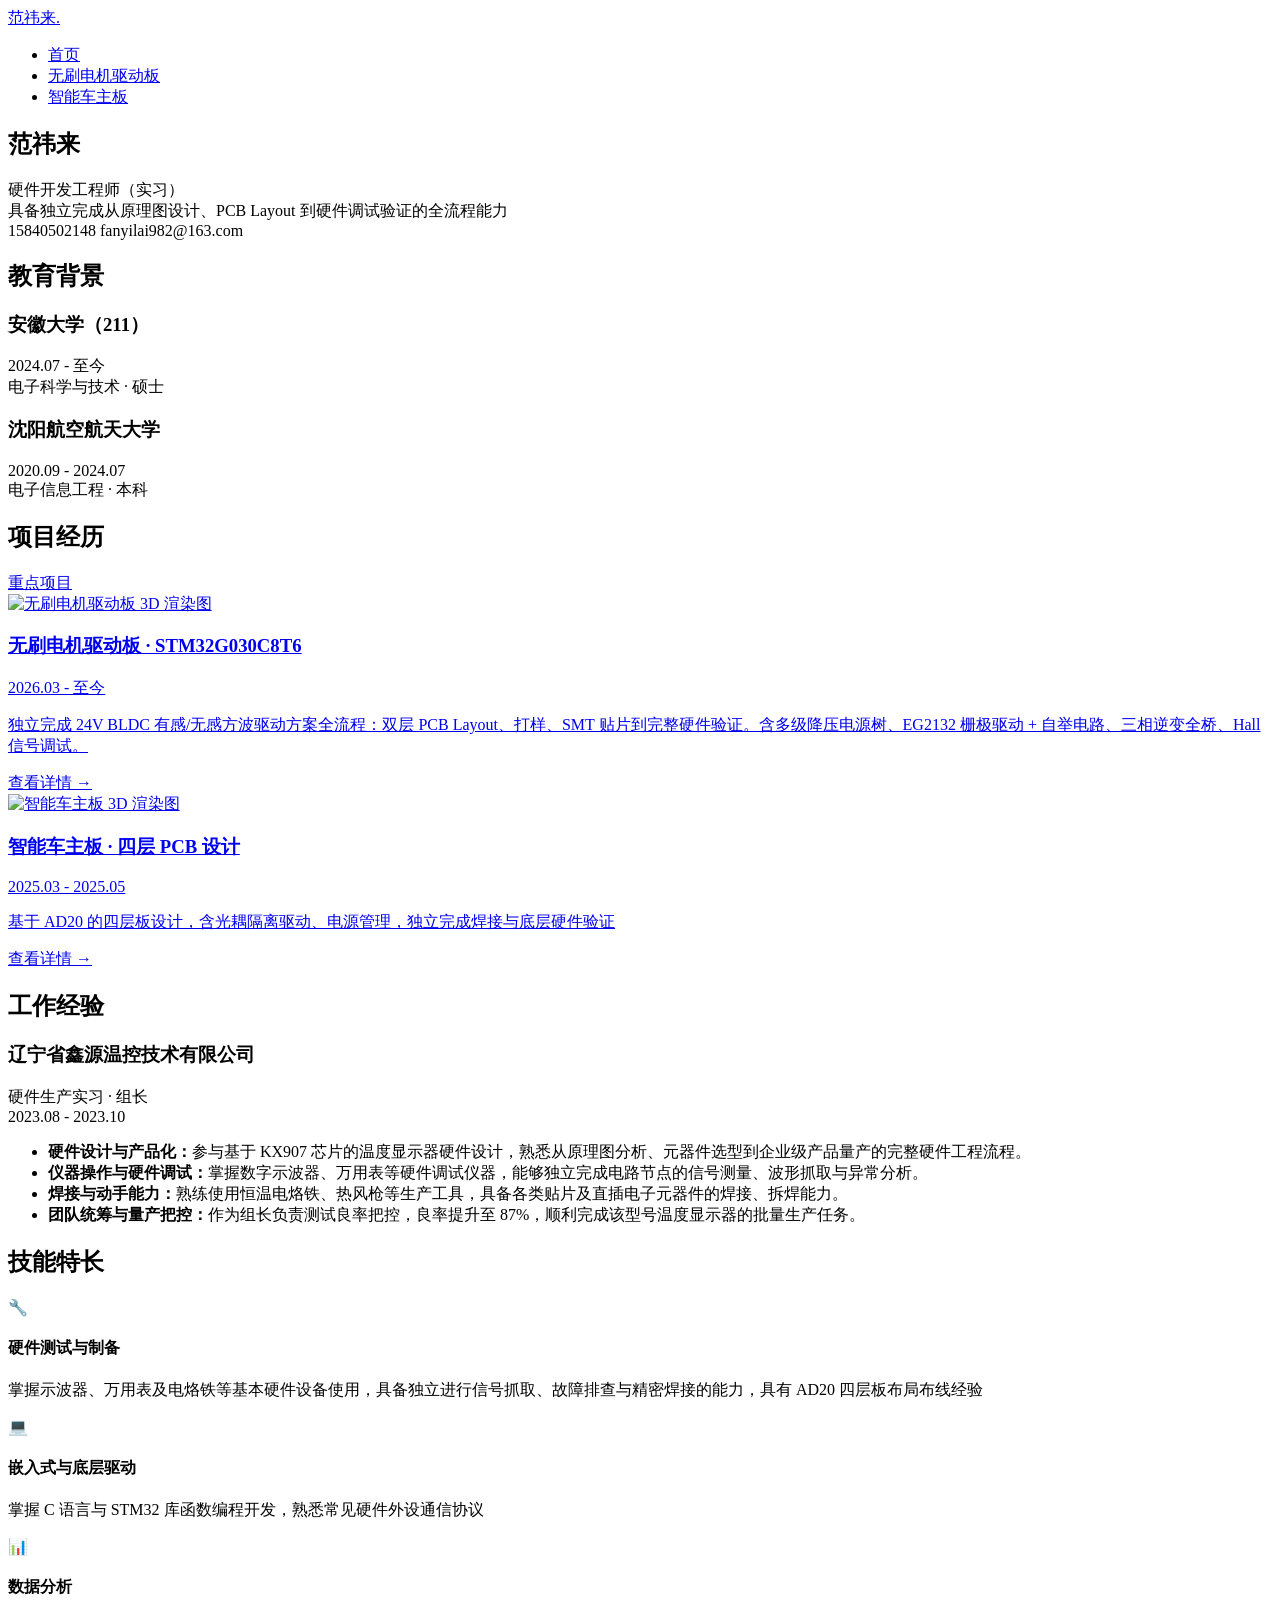
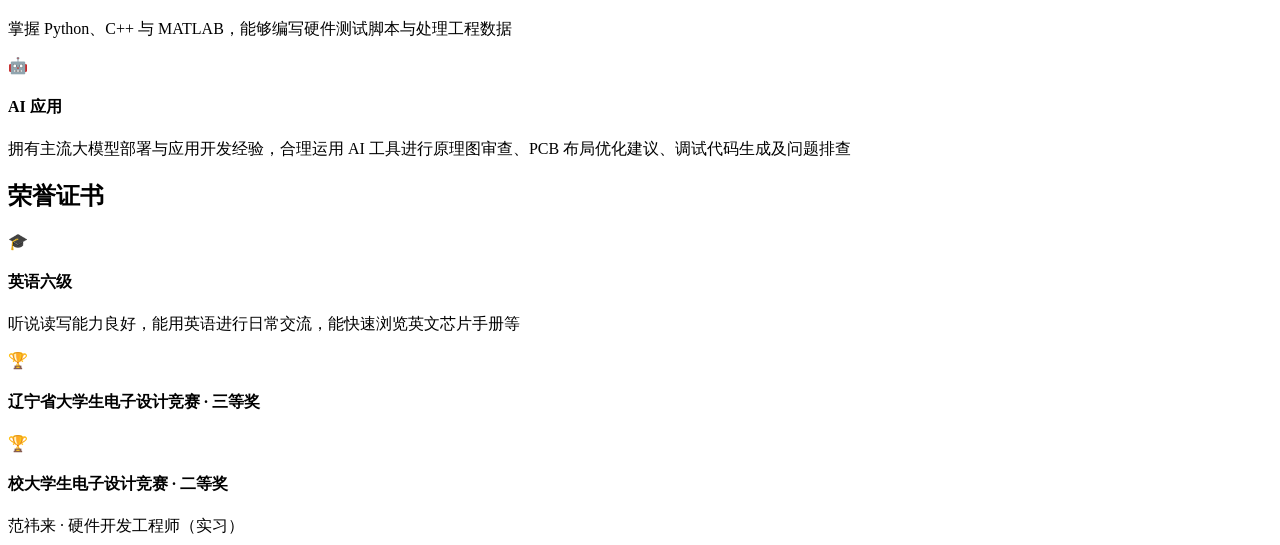
==== index.html @ fb7569e3 "Add files via upload" ====
<!DOCTYPE html>
<html lang="zh-CN">
<head>
  <meta charset="UTF-8">
  <meta name="viewport" content="width=device-width, initial-scale=1.0">
  <title>范祎来 - 硬件开发工程师</title>
  <link rel="stylesheet" href="css/style.css">
</head>
<body>
  <!-- Navigation -->
  <nav class="nav">
    <a href="index.html" class="nav-logo">范祎来<span>.</span></a>
    <ul class="nav-links">
      <li><a href="index.html" class="active">首页</a></li>
      <li><a href="project1.html">无刷电机驱动板</a></li>
      <li><a href="project2.html">智能车主板</a></li>
    </ul>
  </nav>

  <div class="container">
    <!-- Hero -->
    <section class="hero anim-1">
      <div class="hero-content">
        <h1>范祎来</h1>
        <div class="subtitle">硬件开发工程师（实习）</div>
        <div class="description">
          具备独立完成从原理图设计、PCB Layout 到硬件调试验证的全流程能力
        </div>
        <div class="contact">
          <span>15840502148</span>
          <span>fanyilai982@163.com</span>
        </div>
      </div>
    </section>

    <!-- Education -->
    <section class="section anim-2">
      <h2 class="section-title">教育背景</h2>
      <div class="timeline">
        <div class="timeline-item">
          <div class="timeline-dot"></div>
          <div class="timeline-content">
            <div class="timeline-header">
              <h3>安徽大学（211）</h3>
              <span class="timeline-date">2024.07 - 至今</span>
            </div>
            <div class="timeline-sub">电子科学与技术 · 硕士</div>
          </div>
        </div>
        <div class="timeline-item">
          <div class="timeline-dot"></div>
          <div class="timeline-content">
            <div class="timeline-header">
              <h3>沈阳航空航天大学</h3>
              <span class="timeline-date">2020.09 - 2024.07</span>
            </div>
            <div class="timeline-sub">电子信息工程 · 本科</div>
          </div>
        </div>
      </div>
    </section>

    <!-- Projects -->
    <section class="section anim-3">
      <h2 class="section-title">项目经历</h2>
      <div class="projects">
        <a href="project1.html" class="project-card featured">
          <div class="card-badge">重点项目</div>
          <div class="card-image">
            <img src="assets/project1/front.png" alt="无刷电机驱动板 3D 渲染图">
          </div>
          <div class="card-body">
            <h3>无刷电机驱动板 · STM32G030C8T6</h3>
            <div class="date">2026.03 - 至今</div>
            <p>独立完成 24V BLDC 有感/无感方波驱动方案全流程：双层 PCB Layout、打样、SMT 贴片到完整硬件验证。含多级降压电源树、EG2132 栅极驱动 + 自举电路、三相逆变全桥、Hall 信号调试。</p>
            <span class="link">查看详情 →</span>
          </div>
        </a>

        <a href="project2.html" class="project-card">
          <div class="card-image">
            <img src="assets/project2/front.png" alt="智能车主板 3D 渲染图">
          </div>
          <div class="card-body">
            <h3>智能车主板 · 四层 PCB 设计</h3>
            <div class="date">2025.03 - 2025.05</div>
            <p>基于 AD20 的四层板设计，含光耦隔离驱动、电源管理，独立完成焊接与底层硬件验证</p>
            <span class="link">查看详情 →</span>
          </div>
        </a>
      </div>
    </section>

    <!-- Work Experience -->
    <section class="section anim-4">
      <h2 class="section-title">工作经验</h2>
      <div class="experience-card">
        <div class="exp-header">
          <div>
            <h3>辽宁省鑫源温控技术有限公司</h3>
            <div class="exp-role">硬件生产实习 · 组长</div>
          </div>
          <span class="exp-date">2023.08 - 2023.10</span>
        </div>
        <ul class="exp-list">
          <li><strong>硬件设计与产品化：</strong>参与基于 KX907 芯片的温度显示器硬件设计，熟悉从原理图分析、元器件选型到企业级产品量产的完整硬件工程流程。</li>
          <li><strong>仪器操作与硬件调试：</strong>掌握数字示波器、万用表等硬件调试仪器，能够独立完成电路节点的信号测量、波形抓取与异常分析。</li>
          <li><strong>焊接与动手能力：</strong>熟练使用恒温电烙铁、热风枪等生产工具，具备各类贴片及直插电子元器件的焊接、拆焊能力。</li>
          <li><strong>团队统筹与量产把控：</strong>作为组长负责测试良率把控，良率提升至 87%，顺利完成该型号温度显示器的批量生产任务。</li>
        </ul>
      </div>
    </section>

    <!-- Skills -->
    <section class="section anim-5">
      <h2 class="section-title">技能特长</h2>
      <div class="skills-grid">
        <div class="skill-category">
          <div class="skill-cat-icon blue">&#x1f527;</div>
          <h4>硬件测试与制备</h4>
          <p>掌握示波器、万用表及电烙铁等基本硬件设备使用，具备独立进行信号抓取、故障排查与精密焊接的能力，具有 AD20 四层板布局布线经验</p>
        </div>
        <div class="skill-category">
          <div class="skill-cat-icon green">&#x1f4bb;</div>
          <h4>嵌入式与底层驱动</h4>
          <p>掌握 C 语言与 STM32 库函数编程开发，熟悉常见硬件外设通信协议</p>
        </div>
        <div class="skill-category">
          <div class="skill-cat-icon purple">&#x1f4ca;</div>
          <h4>数据分析</h4>
          <p>掌握 Python、C++ 与 MATLAB，能够编写硬件测试脚本与处理工程数据</p>
        </div>
        <div class="skill-category">
          <div class="skill-cat-icon orange">&#x1f916;</div>
          <h4>AI 应用</h4>
          <p>拥有主流大模型部署与应用开发经验，合理运用 AI 工具进行原理图审查、PCB 布局优化建议、调试代码生成及问题排查</p>
        </div>
      </div>
    </section>

    <!-- Honors -->
    <section class="section anim-6">
      <h2 class="section-title">荣誉证书</h2>
      <div class="honors-list">
        <div class="honor-item">
          <div class="honor-icon">&#x1f393;</div>
          <div>
            <h4>英语六级</h4>
            <p>听说读写能力良好，能用英语进行日常交流，能快速浏览英文芯片手册等</p>
          </div>
        </div>
        <div class="honor-item">
          <div class="honor-icon">&#x1f3c6;</div>
          <div>
            <h4>辽宁省大学生电子设计竞赛 · 三等奖</h4>
          </div>
        </div>
        <div class="honor-item">
          <div class="honor-icon">&#x1f3c6;</div>
          <div>
            <h4>校大学生电子设计竞赛 · 二等奖</h4>
          </div>
        </div>
      </div>
    </section>
  </div>

  <!-- Footer -->
  <footer class="footer">
    范祎来 · 硬件开发工程师（实习）
  </footer>

  <script src="js/main.js"></script>
</body>
</html>
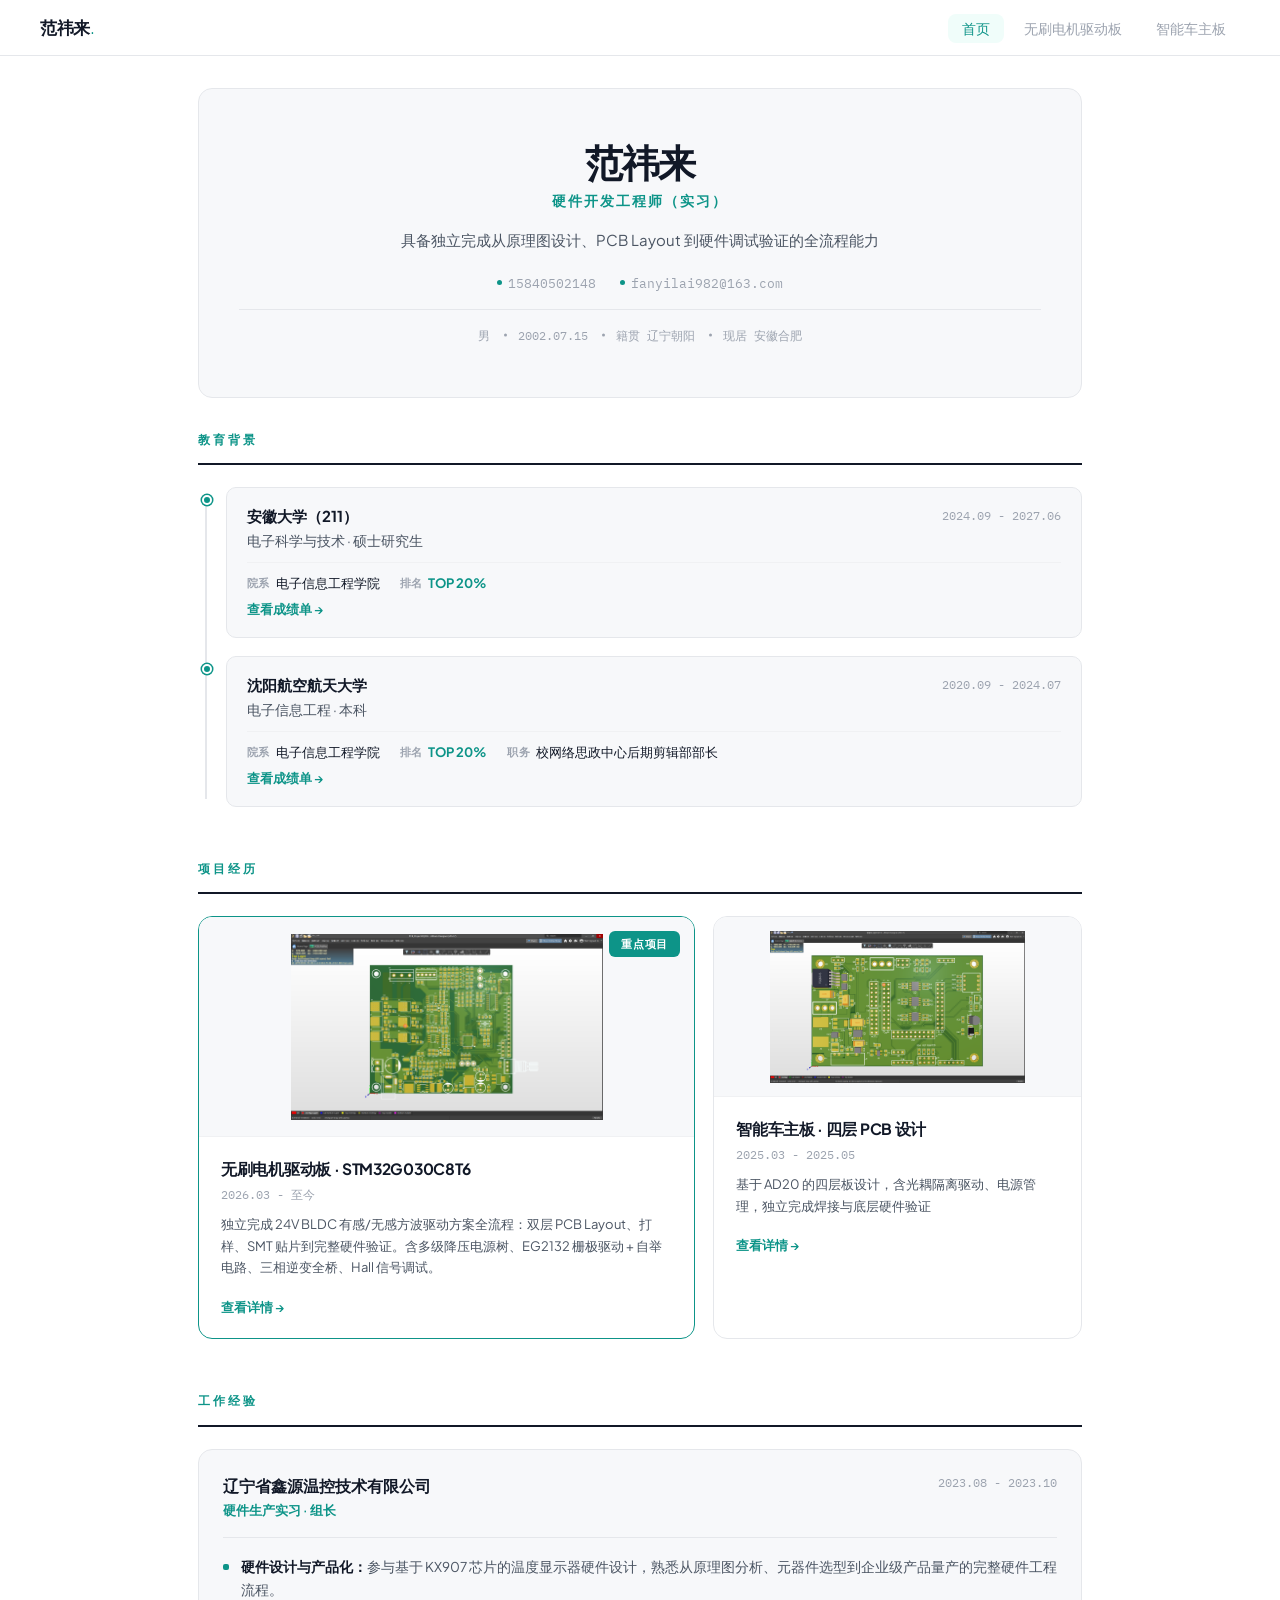
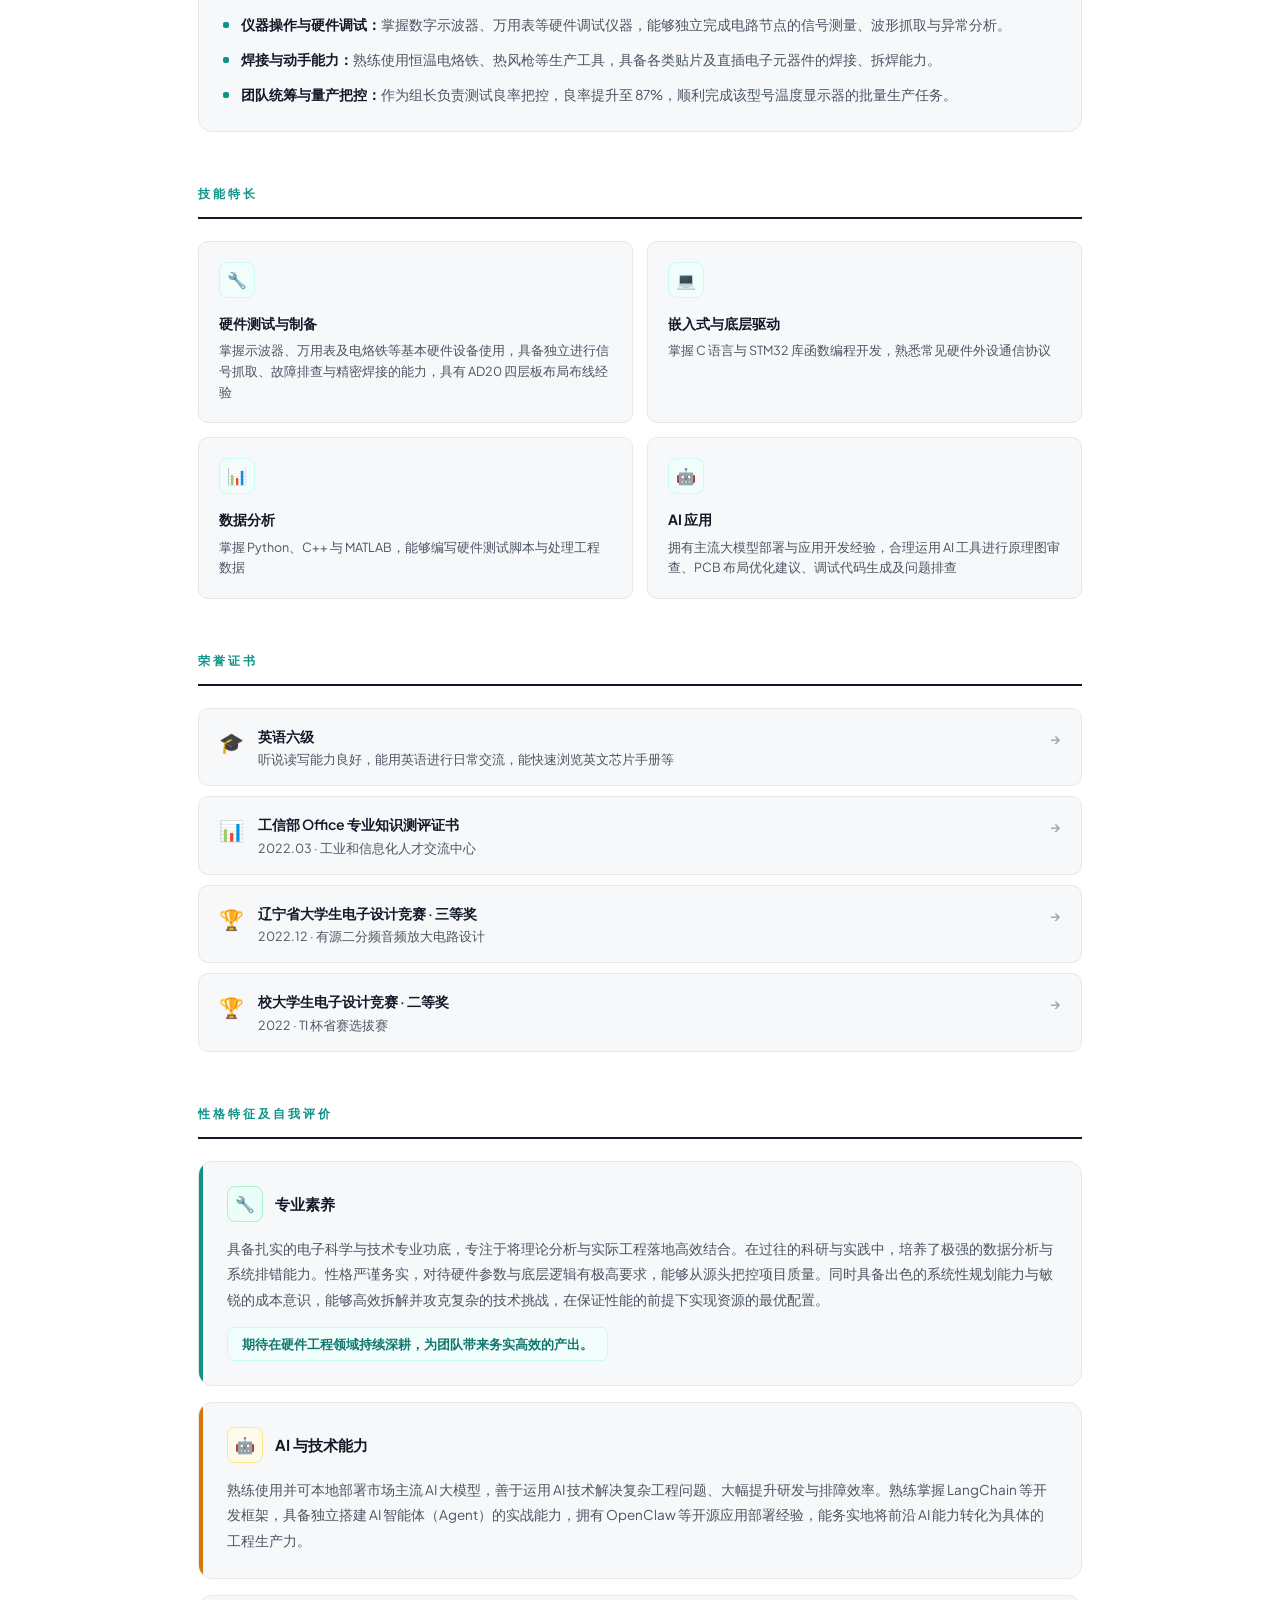
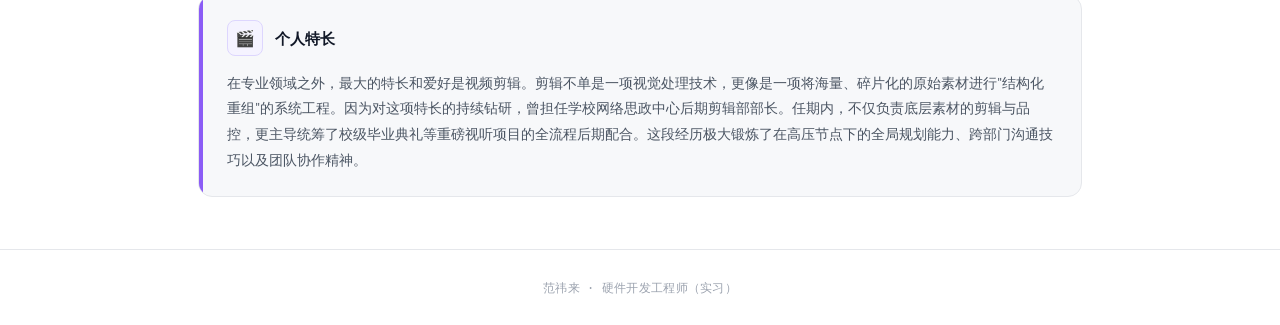
==== commit da99ec61: "Add files via upload" ====
--- a/index.html
+++ b/index.html
@@ -30,6 +30,12 @@
           <span>15840502148</span>
           <span>fanyilai982@163.com</span>
         </div>
+        <div class="meta">
+          <span>男</span>
+          <span>2002.07.15</span>
+          <span>籍贯 辽宁朝阳</span>
+          <span>现居 安徽合肥</span>
+        </div>
       </div>
     </section>
 
@@ -42,9 +48,20 @@
           <div class="timeline-content">
             <div class="timeline-header">
               <h3>安徽大学（211）</h3>
-              <span class="timeline-date">2024.07 - 至今</span>
-            </div>
-            <div class="timeline-sub">电子科学与技术 · 硕士</div>
+              <span class="timeline-date">2024.09 - 2027.06</span>
+            </div>
+            <div class="timeline-sub">电子科学与技术 · 硕士研究生</div>
+            <div class="edu-detail">
+              <div class="edu-field">
+                <span class="edu-label">院系</span>
+                <span class="edu-val">电子信息工程学院</span>
+              </div>
+              <div class="edu-field">
+                <span class="edu-label">排名</span>
+                <span class="edu-val edu-highlight">TOP 20%</span>
+              </div>
+            </div>
+            <button class="edu-action" onclick="openModal('pdf', {title: '研究生成绩单', src: 'assets/edu/研究生成绩单.pdf'})">查看成绩单 →</button>
           </div>
         </div>
         <div class="timeline-item">
@@ -55,6 +72,21 @@
               <span class="timeline-date">2020.09 - 2024.07</span>
             </div>
             <div class="timeline-sub">电子信息工程 · 本科</div>
+            <div class="edu-detail">
+              <div class="edu-field">
+                <span class="edu-label">院系</span>
+                <span class="edu-val">电子信息工程学院</span>
+              </div>
+              <div class="edu-field">
+                <span class="edu-label">排名</span>
+                <span class="edu-val edu-highlight">TOP 20%</span>
+              </div>
+              <div class="edu-field">
+                <span class="edu-label">职务</span>
+                <span class="edu-val">校网络思政中心后期剪辑部部长</span>
+              </div>
+            </div>
+            <button class="edu-action" onclick="openModal('pdf', {title: '本科成绩单', src: 'assets/edu/本科生成绩单.pdf'})">查看成绩单 →</button>
           </div>
         </div>
       </div>
@@ -142,24 +174,68 @@
     <section class="section anim-6">
       <h2 class="section-title">荣誉证书</h2>
       <div class="honors-list">
-        <div class="honor-item">
+        <div class="honor-item honor-clickable" onclick="openModal('pdf', {title: '大学英语六级证书（CET-6）', src: 'assets/cet6/六级证书.pdf'})">
           <div class="honor-icon">&#x1f393;</div>
-          <div>
+          <div class="honor-body">
             <h4>英语六级</h4>
             <p>听说读写能力良好，能用英语进行日常交流，能快速浏览英文芯片手册等</p>
           </div>
-        </div>
-        <div class="honor-item">
+          <div class="honor-arrow">→</div>
+        </div>
+        <div class="honor-item honor-clickable" onclick="openModal('image', {title: '工业和信息化人才专业知识测评证书', src: 'assets/certs/工业和信息化人才专业知识测评证书.jpg', desc: '获得工信部人才交流中心颁发的 Office 办公软件专业知识测评证书。能够熟练运用相关软件高效完成硬件研发流程中的技术文档撰写、测试数据梳理与可视化（如图表分析）、BOM 表整理以及高质量的项目答辩汇报（PPT）制作。'})">
+          <div class="honor-icon">&#x1f4ca;</div>
+          <div class="honor-body">
+            <h4>工信部 Office 专业知识测评证书</h4>
+            <p>2022.03 · 工业和信息化人才交流中心</p>
+          </div>
+          <div class="honor-arrow">→</div>
+        </div>
+        <div class="honor-item honor-clickable" onclick="openCompModal()">
           <div class="honor-icon">&#x1f3c6;</div>
-          <div>
+          <div class="honor-body">
             <h4>辽宁省大学生电子设计竞赛 · 三等奖</h4>
-          </div>
-        </div>
-        <div class="honor-item">
+            <p>2022.12 · 有源二分频音频放大电路设计</p>
+          </div>
+          <div class="honor-arrow">→</div>
+        </div>
+        <div class="honor-item honor-clickable" onclick="openModal('image', {title: '校大学生电子设计竞赛 · 二等奖', src: 'assets/certs/校电赛二等奖.jpg', desc: '2022 年 TI 杯辽宁省大学生电子设计竞赛校内选拔赛二等奖，该赛事同时作为省赛选拔通道。'})">
           <div class="honor-icon">&#x1f3c6;</div>
-          <div>
+          <div class="honor-body">
             <h4>校大学生电子设计竞赛 · 二等奖</h4>
-          </div>
+            <p>2022 · TI 杯省赛选拔赛</p>
+          </div>
+          <div class="honor-arrow">→</div>
+        </div>
+      </div>
+    </section>
+
+    <!-- Self Assessment -->
+    <section class="section anim-7">
+      <h2 class="section-title">性格特征及自我评价</h2>
+      <div class="self-cards">
+        <div class="self-card self-card--eng">
+          <div class="self-card-head">
+            <div class="self-card-icon green">&#x1f527;</div>
+            <h4>专业素养</h4>
+          </div>
+          <p>具备扎实的电子科学与技术专业功底，专注于将理论分析与实际工程落地高效结合。在过往的科研与实践中，培养了极强的数据分析与系统排错能力。性格严谨务实，对待硬件参数与底层逻辑有极高要求，能够从源头把控项目质量。同时具备出色的系统性规划能力与敏锐的成本意识，能够高效拆解并攻克复杂的技术挑战，在保证性能的前提下实现资源的最优配置。</p>
+          <div class="self-card-tag">期待在硬件工程领域持续深耕，为团队带来务实高效的产出。</div>
+        </div>
+
+        <div class="self-card self-card--ai">
+          <div class="self-card-head">
+            <div class="self-card-icon orange">&#x1f916;</div>
+            <h4>AI 与技术能力</h4>
+          </div>
+          <p>熟练使用并可本地部署市场主流 AI 大模型，善于运用 AI 技术解决复杂工程问题、大幅提升研发与排障效率。熟练掌握 LangChain 等开发框架，具备独立搭建 AI 智能体（Agent）的实战能力，拥有 OpenClaw 等开源应用部署经验，能务实地将前沿 AI 能力转化为具体的工程生产力。</p>
+        </div>
+
+        <div class="self-card self-card--creative">
+          <div class="self-card-head">
+            <div class="self-card-icon purple">&#x1f3ac;</div>
+            <h4>个人特长</h4>
+          </div>
+          <p>在专业领域之外，最大的特长和爱好是视频剪辑。剪辑不单是一项视觉处理技术，更像是一项将海量、碎片化的原始素材进行"结构化重组"的系统工程。因为对这项特长的持续钻研，曾担任学校网络思政中心后期剪辑部部长。任期内，不仅负责底层素材的剪辑与品控，更主导统筹了校级毕业典礼等重磅视听项目的全流程后期配合。这段经历极大锻炼了在高压节点下的全局规划能力、跨部门沟通技巧以及团队协作精神。</p>
         </div>
       </div>
     </section>
@@ -170,6 +246,97 @@
     范祎来 · 硬件开发工程师（实习）
   </footer>
 
+  <!-- Modal -->
+  <div class="modal-overlay" id="modal-overlay">
+    <div class="modal">
+      <div class="modal-header">
+        <h3></h3>
+        <button class="modal-close" onclick="closeModal()">&times;</button>
+      </div>
+      <div class="modal-body"></div>
+    </div>
+  </div>
+
   <script src="js/main.js"></script>
+  <script>
+    const compContent = `
+      <div class="competition-detail">
+        <div class="comp-cert">
+          <img src="assets/certs/省电赛三等奖.PNG" alt="辽宁省大学生电子设计竞赛三等奖证书">
+        </div>
+        <div class="comp-header">
+          <h4>项目概述</h4>
+          <p>本竞赛为 2022 年辽宁省大学生电子设计竞赛 T1 题目——"有源二分频音频放大电路"设计。系统需将输入音频信号进行放大、分频并驱动不同阻抗负载，实现完整的音频功率放大链路。团队独立完成了从方案论证、电路设计到整机调试的全流程，最终输出功率达标、分频特性良好，圆满达成各项设计指标。</p>
+        </div>
+
+        <h4 style="font-size:13px;font-weight:700;color:var(--accent);letter-spacing:0.5px;text-transform:uppercase;margin-bottom:14px;">四级硬件系统架构</h4>
+        <div class="comp-stages">
+          <div class="comp-stage">
+            <div class="stage-num s1">1</div>
+            <div class="stage-body">
+              <h5>AGC 自动增益控制电路</h5>
+              <p>首级采用 AGC（自动增益控制）电路，根据输入信号幅度动态调节增益，确保后级电路在不同输入电平均能稳定工作，避免强信号削波失真。</p>
+            </div>
+          </div>
+
+          <div class="comp-stage">
+            <div class="stage-num s2">2</div>
+            <div class="stage-body">
+              <h5>仪表放大器 · 信号放大</h5>
+              <p>第二级利用仪表放大器的高输入阻抗特性，有效隔离前级信号源，提供约 52dB 的最大增益，将微弱音频信号放大至适合后续处理的电平。</p>
+              <div class="comp-specs">
+                <span class="spec-tag">高输入阻抗</span>
+                <span class="spec-tag">最大增益 52dB</span>
+              </div>
+            </div>
+          </div>
+
+          <div class="comp-stage">
+            <div class="stage-num s3">3</div>
+            <div class="stage-body">
+              <h5>巴特沃斯有源滤波器 · 二分频</h5>
+              <p>第三级基于巴特沃斯拓扑，分别设计了截止频率约 2kHz 的高通滤波器与低通滤波器。巴特沃斯响应在通带内具有最大平坦特性，实现了精准的信号分频与平滑的频率过渡。</p>
+              <div class="comp-specs">
+                <span class="spec-tag">截止频率 2kHz</span>
+                <span class="spec-tag">高通 + 低通</span>
+                <span class="spec-tag">巴特沃斯拓扑</span>
+              </div>
+            </div>
+          </div>
+
+          <div class="comp-stage">
+            <div class="stage-num s4">4</div>
+            <div class="stage-body">
+              <h5>甲乙类推挽功率放大器</h5>
+              <p>末级采用甲乙类推挽功放结构，兼顾效率与失真指标，分别驱动 8Ω 与 4Ω 负载，输出约 4.4W 与 7.9W 的功率，满足赛题对不同负载阻抗下的功率要求。</p>
+              <div class="comp-specs">
+                <span class="spec-tag">8Ω / 4.4W</span>
+                <span class="spec-tag">4Ω / 7.9W</span>
+                <span class="spec-tag">甲乙类推挽</span>
+              </div>
+            </div>
+          </div>
+        </div>
+
+        <div class="comp-result">
+          <p>团队荣获 2022 年 T1 杯辽宁省大学生电子设计竞赛三等奖（省级），展现了从系统方案设计到硬件实现与调试的完整工程能力。</p>
+        </div>
+
+        <div class="comp-pub" onclick="openModal('pdf', {title: '论文：音频分频网络电路实现', src: 'assets/certs/音频分频网络论文.pdf'})">
+          <div class="comp-pub-icon">&#x1f4c4;</div>
+          <div class="comp-pub-info">
+            <h5>发表论文</h5>
+            <p>音频分频网络电路实现——以有源分频功率放大电路为例</p>
+            <span>电声技术，2022，46(11)：107-110</span>
+          </div>
+          <div class="comp-pub-arrow">→</div>
+        </div>
+      </div>
+    `;
+
+    function openCompModal() {
+      openModal('report', {title: '有源二分频音频放大电路 · 2022 辽宁省电赛三等奖', content: compContent});
+    }
+  </script>
 </body>
 </html>
--- a/css/style.css
+++ b/css/style.css
@@ -0,0 +1,1357 @@
+/* === Portfolio: 范祎来 — Hardware Engineer === */
+/* Aesthetic: Clean Tech — Professional, crisp, modern */
+
+@import url('https://fonts.googleapis.com/css2?family=Plus+Jakarta+Sans:wght@300;400;500;600;700;800&family=IBM+Plex+Mono:wght@400;500&display=swap');
+
+:root {
+  --bg: #ffffff;
+  --bg-subtle: #f7f8fa;
+  --bg-card: #ffffff;
+  --border: #e5e7eb;
+  --border-light: #f0f1f3;
+
+  --text-primary: #111827;
+  --text-secondary: #4b5563;
+  --text-muted: #9ca3af;
+
+  /* Accent — teal, professional and tech-forward */
+  --accent: #0d9488;
+  --accent-hover: #0f766e;
+  --accent-light: #ccfbf1;
+  --accent-bg: #f0fdfa;
+
+  --shadow-xs: 0 1px 2px rgba(0, 0, 0, 0.04);
+  --shadow-sm: 0 1px 3px rgba(0, 0, 0, 0.06), 0 1px 2px rgba(0, 0, 0, 0.04);
+  --shadow-md: 0 4px 6px -1px rgba(0, 0, 0, 0.06), 0 2px 4px -2px rgba(0, 0, 0, 0.04);
+  --shadow-lg: 0 10px 25px -3px rgba(0, 0, 0, 0.08), 0 4px 6px -4px rgba(0, 0, 0, 0.04);
+  --shadow-xl: 0 20px 40px -4px rgba(0, 0, 0, 0.1);
+
+  --font-sans: 'Plus Jakarta Sans', -apple-system, BlinkMacSystemFont, sans-serif;
+  --font-mono: 'IBM Plex Mono', 'Menlo', monospace;
+
+  --radius: 10px;
+  --radius-lg: 14px;
+}
+
+/* === Base === */
+*, *::before, *::after {
+  margin: 0;
+  padding: 0;
+  box-sizing: border-box;
+}
+
+html {
+  scroll-behavior: smooth;
+}
+
+body {
+  font-family: var(--font-sans);
+  color: var(--text-primary);
+  background: var(--bg);
+  line-height: 1.6;
+  -webkit-font-smoothing: antialiased;
+  -moz-osx-font-smoothing: grayscale;
+}
+
+/* Staggered page load animation */
+@keyframes fadeUp {
+  from {
+    opacity: 0;
+    transform: translateY(20px);
+  }
+  to {
+    opacity: 1;
+    transform: translateY(0);
+  }
+}
+
+.anim-1 { animation: fadeUp 0.5s ease-out 0.05s both; }
+.anim-2 { animation: fadeUp 0.5s ease-out 0.1s both; }
+.anim-3 { animation: fadeUp 0.5s ease-out 0.15s both; }
+.anim-4 { animation: fadeUp 0.5s ease-out 0.2s both; }
+.anim-5 { animation: fadeUp 0.5s ease-out 0.25s both; }
+.anim-6 { animation: fadeUp 0.5s ease-out 0.3s both; }
+.anim-7 { animation: fadeUp 0.5s ease-out 0.35s both; }
+
+.container {
+  max-width: 940px;
+  margin: 0 auto;
+  padding: 0 28px;
+}
+
+/* === Navigation === */
+.nav {
+  display: flex;
+  align-items: center;
+  justify-content: space-between;
+  padding: 0 40px;
+  height: 56px;
+  position: sticky;
+  top: 0;
+  z-index: 100;
+  background: rgba(255, 255, 255, 0.92);
+  backdrop-filter: blur(12px) saturate(1.5);
+  border-bottom: 1px solid var(--border);
+}
+
+.nav-logo {
+  font-size: 17px;
+  font-weight: 800;
+  color: var(--text-primary);
+  text-decoration: none;
+  letter-spacing: -0.5px;
+}
+
+.nav-logo span {
+  color: var(--accent);
+  font-weight: 400;
+}
+
+.nav-links {
+  display: flex;
+  gap: 6px;
+  list-style: none;
+}
+
+.nav-links a {
+  text-decoration: none;
+  color: var(--text-muted);
+  font-size: 13.5px;
+  font-weight: 500;
+  padding: 6px 14px;
+  border-radius: 8px;
+  transition: all 0.2s;
+}
+
+.nav-links a:hover {
+  color: var(--text-primary);
+  background: var(--bg-subtle);
+}
+
+.nav-links a.active {
+  color: var(--accent);
+  background: var(--accent-bg);
+}
+
+/* === Hero === */
+.hero {
+  background: var(--bg-subtle);
+  padding: 52px 40px;
+  border-radius: var(--radius-lg);
+  text-align: center;
+  margin: 32px 0;
+  position: relative;
+  border: 1px solid var(--border);
+}
+
+.hero-content {
+  position: relative;
+  z-index: 1;
+}
+
+.hero h1 {
+  font-size: 38px;
+  font-weight: 800;
+  color: var(--text-primary);
+  letter-spacing: -1.5px;
+  margin-bottom: 6px;
+  line-height: 1.1;
+}
+
+.hero .subtitle {
+  font-size: 14px;
+  font-weight: 600;
+  color: var(--accent);
+  letter-spacing: 2px;
+  text-transform: uppercase;
+  margin-bottom: 16px;
+}
+
+.hero .description {
+  font-size: 15px;
+  color: var(--text-secondary);
+  max-width: 500px;
+  margin: 0 auto 20px;
+  line-height: 1.7;
+}
+
+.hero .contact {
+  font-family: var(--font-mono);
+  font-size: 12.5px;
+  color: var(--text-muted);
+  display: flex;
+  justify-content: center;
+  gap: 24px;
+}
+
+.hero .contact span {
+  display: flex;
+  align-items: center;
+  gap: 6px;
+}
+
+.hero .contact span::before {
+  content: '';
+  display: inline-block;
+  width: 5px;
+  height: 5px;
+  background: var(--accent);
+  border-radius: 50%;
+}
+
+.hero .meta {
+  font-family: var(--font-mono);
+  font-size: 12px;
+  color: var(--text-muted);
+  display: flex;
+  justify-content: center;
+  gap: 0;
+  margin-top: 16px;
+  padding-top: 16px;
+  border-top: 1px solid var(--border);
+}
+
+.hero .meta span {
+  padding: 0 14px;
+  position: relative;
+}
+
+.hero .meta span + span::before {
+  content: '';
+  position: absolute;
+  left: 0;
+  top: 50%;
+  transform: translateY(-50%);
+  width: 3px;
+  height: 3px;
+  background: var(--text-muted);
+  border-radius: 50%;
+}
+
+/* === Skills === */
+.skills {
+  display: flex;
+  flex-wrap: wrap;
+  justify-content: center;
+  gap: 8px;
+  margin: 0 0 44px;
+}
+
+.skill-tag {
+  background: var(--bg-subtle);
+  color: var(--text-secondary);
+  padding: 5px 14px;
+  border-radius: 6px;
+  font-size: 12.5px;
+  font-weight: 500;
+  border: 1px solid var(--border);
+  transition: all 0.2s;
+}
+
+.skill-tag:hover {
+  border-color: var(--accent);
+  color: var(--accent);
+  background: var(--accent-bg);
+}
+
+/* === Section === */
+.section {
+  margin-bottom: 52px;
+}
+
+.section-title {
+  font-size: 12px;
+  font-weight: 700;
+  color: var(--accent);
+  letter-spacing: 3px;
+  text-transform: uppercase;
+  margin-bottom: 22px;
+  padding-bottom: 14px;
+  border-bottom: 2px solid var(--text-primary);
+}
+
+/* === Project Cards === */
+.projects {
+  display: flex;
+  gap: 18px;
+  margin-bottom: 48px;
+}
+
+.project-card {
+  flex: 1;
+  border: 1px solid var(--border);
+  border-radius: var(--radius-lg);
+  overflow: hidden;
+  transition: all 0.3s cubic-bezier(0.4, 0, 0.2, 1);
+  text-decoration: none;
+  color: inherit;
+  display: block;
+  background: var(--bg-card);
+}
+
+.project-card:hover {
+  box-shadow: var(--shadow-lg);
+  transform: translateY(-4px);
+  border-color: transparent;
+}
+
+.project-card .card-image {
+  background: var(--bg-subtle);
+  height: 180px;
+  display: flex;
+  align-items: center;
+  justify-content: center;
+  overflow: hidden;
+  border-bottom: 1px solid var(--border-light);
+}
+
+.project-card .card-image img {
+  max-width: 90%;
+  max-height: 85%;
+  object-fit: contain;
+  transition: transform 0.4s cubic-bezier(0.4, 0, 0.2, 1);
+}
+
+.project-card:hover .card-image img {
+  transform: scale(1.04);
+}
+
+.project-card .card-body {
+  padding: 20px 22px;
+}
+
+.project-card .card-body h3 {
+  font-size: 15.5px;
+  font-weight: 700;
+  margin-bottom: 4px;
+  color: var(--text-primary);
+  letter-spacing: -0.3px;
+}
+
+.project-card .card-body .date {
+  font-family: var(--font-mono);
+  font-size: 11.5px;
+  color: var(--text-muted);
+  margin-bottom: 10px;
+}
+
+.project-card .card-body p {
+  font-size: 13px;
+  color: var(--text-secondary);
+  margin-bottom: 14px;
+  line-height: 1.65;
+}
+
+.project-card .card-body .link {
+  font-size: 12.5px;
+  color: var(--accent);
+  font-weight: 600;
+}
+
+/* Featured */
+.project-card.featured {
+  flex: 1.35;
+  position: relative;
+  border-color: var(--accent);
+  border-width: 1.5px;
+}
+
+.project-card.featured:hover {
+  border-color: var(--accent-hover);
+  box-shadow: var(--shadow-xl);
+}
+
+.project-card.featured .card-image {
+  height: 220px;
+}
+
+.card-badge {
+  position: absolute;
+  top: 14px;
+  right: 14px;
+  background: var(--accent);
+  color: #ffffff;
+  font-size: 11px;
+  font-weight: 700;
+  padding: 4px 12px;
+  border-radius: 6px;
+  z-index: 1;
+  letter-spacing: 0.8px;
+  text-transform: uppercase;
+}
+
+/* === Timeline (Education) === */
+.timeline {
+  position: relative;
+  padding-left: 28px;
+}
+
+.timeline::before {
+  content: '';
+  position: absolute;
+  left: 7px;
+  top: 8px;
+  bottom: 8px;
+  width: 1.5px;
+  background: var(--border);
+}
+
+.timeline-item {
+  position: relative;
+  margin-bottom: 18px;
+}
+
+.timeline-item:last-child {
+  margin-bottom: 0;
+}
+
+.timeline-dot {
+  position: absolute;
+  left: -24px;
+  top: 8px;
+  width: 10px;
+  height: 10px;
+  border-radius: 50%;
+  background: var(--accent);
+  border: 2.5px solid var(--bg);
+  box-shadow: 0 0 0 1.5px var(--accent);
+}
+
+.timeline-content {
+  background: var(--bg-subtle);
+  border-radius: var(--radius);
+  padding: 16px 20px;
+  border: 1px solid var(--border);
+  transition: all 0.2s;
+}
+
+.timeline-content:hover {
+  box-shadow: var(--shadow-xs);
+  border-color: var(--accent);
+}
+
+.timeline-header {
+  display: flex;
+  align-items: center;
+  justify-content: space-between;
+  margin-bottom: 2px;
+}
+
+.timeline-header h3 {
+  font-size: 15px;
+  font-weight: 700;
+  color: var(--text-primary);
+}
+
+.timeline-date {
+  font-family: var(--font-mono);
+  font-size: 11.5px;
+  color: var(--text-muted);
+}
+
+.timeline-sub {
+  font-size: 13.5px;
+  color: var(--text-secondary);
+}
+
+/* === Experience === */
+.experience-card {
+  background: var(--bg-subtle);
+  border-radius: var(--radius-lg);
+  padding: 24px;
+  border: 1px solid var(--border);
+}
+
+.exp-header {
+  display: flex;
+  align-items: flex-start;
+  justify-content: space-between;
+  margin-bottom: 18px;
+  padding-bottom: 16px;
+  border-bottom: 1px solid var(--border);
+}
+
+.exp-header h3 {
+  font-size: 15.5px;
+  font-weight: 700;
+  color: var(--text-primary);
+  margin-bottom: 2px;
+}
+
+.exp-role {
+  font-size: 13px;
+  color: var(--accent);
+  font-weight: 600;
+}
+
+.exp-date {
+  font-family: var(--font-mono);
+  font-size: 11.5px;
+  color: var(--text-muted);
+  white-space: nowrap;
+}
+
+.exp-list {
+  list-style: none;
+  padding: 0;
+}
+
+.exp-list li {
+  position: relative;
+  padding-left: 18px;
+  margin-bottom: 12px;
+  font-size: 13.5px;
+  color: var(--text-secondary);
+  line-height: 1.7;
+}
+
+.exp-list li::before {
+  content: '';
+  position: absolute;
+  left: 0;
+  top: 8px;
+  width: 6px;
+  height: 6px;
+  border-radius: 2px;
+  background: var(--accent);
+}
+
+.exp-list li:last-child {
+  margin-bottom: 0;
+}
+
+.exp-list li strong {
+  color: var(--text-primary);
+  font-weight: 600;
+}
+
+/* === Skills Grid === */
+.skills-grid {
+  display: grid;
+  grid-template-columns: repeat(2, 1fr);
+  gap: 14px;
+}
+
+.skill-category {
+  background: var(--bg-subtle);
+  border-radius: var(--radius);
+  padding: 20px;
+  border: 1px solid var(--border);
+  transition: all 0.25s;
+}
+
+.skill-category:hover {
+  box-shadow: var(--shadow-md);
+  border-color: var(--accent);
+  transform: translateY(-2px);
+}
+
+.skill-cat-icon {
+  width: 36px;
+  height: 36px;
+  border-radius: 8px;
+  display: flex;
+  align-items: center;
+  justify-content: center;
+  font-size: 16px;
+  margin-bottom: 14px;
+  background: var(--accent-bg);
+  border: 1px solid var(--accent-light);
+}
+
+.skill-category h4 {
+  font-size: 14px;
+  font-weight: 700;
+  color: var(--text-primary);
+  margin-bottom: 6px;
+}
+
+.skill-category p {
+  font-size: 12.5px;
+  color: var(--text-secondary);
+  line-height: 1.65;
+}
+
+/* === Honors === */
+.honors-list {
+  display: flex;
+  flex-direction: column;
+  gap: 10px;
+}
+
+.honor-item {
+  display: flex;
+  align-items: flex-start;
+  gap: 14px;
+  background: var(--bg-subtle);
+  border-radius: var(--radius);
+  padding: 16px 20px;
+  border: 1px solid var(--border);
+  transition: all 0.2s;
+}
+
+.honor-item:hover {
+  border-color: var(--accent);
+  box-shadow: var(--shadow-xs);
+}
+
+.honor-icon {
+  font-size: 20px;
+  flex-shrink: 0;
+  margin-top: 1px;
+}
+
+.honor-item h4 {
+  font-size: 14px;
+  font-weight: 600;
+  color: var(--text-primary);
+  margin-bottom: 2px;
+}
+
+.honor-item p {
+  font-size: 12.5px;
+  color: var(--text-secondary);
+}
+
+/* Clickable honor items */
+.honor-clickable {
+  cursor: pointer;
+  transition: all 0.25s;
+}
+
+.honor-clickable:hover {
+  border-color: var(--accent);
+  box-shadow: var(--shadow-md);
+  transform: translateY(-2px);
+}
+
+.honor-clickable .honor-body {
+  flex: 1;
+}
+
+.honor-clickable .honor-arrow {
+  color: var(--text-muted);
+  font-size: 14px;
+  font-weight: 600;
+  transition: all 0.2s;
+  flex-shrink: 0;
+  margin-top: 2px;
+}
+
+.honor-clickable:hover .honor-arrow {
+  color: var(--accent);
+  transform: translateX(3px);
+}
+
+/* Competition detail modal content */
+.competition-detail {
+  line-height: 1.85;
+}
+
+/* Competition certificate image */
+.competition-detail .comp-cert {
+  margin-bottom: 24px;
+  text-align: center;
+}
+
+.competition-detail .comp-cert img {
+  max-width: 360px;
+  width: 100%;
+  border-radius: var(--radius);
+  border: 1px solid var(--border);
+  box-shadow: var(--shadow-md);
+}
+
+.competition-detail .comp-header {
+  margin-bottom: 24px;
+  padding-bottom: 18px;
+  border-bottom: 1px solid var(--border);
+}
+
+.competition-detail .comp-header h4 {
+  font-size: 13px;
+  font-weight: 700;
+  color: var(--accent);
+  letter-spacing: 0.5px;
+  text-transform: uppercase;
+  margin-bottom: 10px;
+}
+
+.competition-detail .comp-header p {
+  font-size: 13.5px;
+  color: var(--text-secondary);
+  line-height: 1.85;
+}
+
+.competition-detail .comp-stages {
+  display: flex;
+  flex-direction: column;
+  gap: 12px;
+}
+
+.competition-detail .comp-stage {
+  background: var(--bg-subtle);
+  border: 1px solid var(--border);
+  border-radius: var(--radius);
+  padding: 18px 20px;
+  display: flex;
+  align-items: flex-start;
+  gap: 16px;
+  transition: all 0.2s;
+}
+
+.competition-detail .comp-stage:hover {
+  border-color: var(--accent);
+  box-shadow: var(--shadow-xs);
+}
+
+.competition-detail .stage-num {
+  width: 34px;
+  height: 34px;
+  border-radius: 8px;
+  display: flex;
+  align-items: center;
+  justify-content: center;
+  font-size: 14px;
+  font-weight: 800;
+  color: #ffffff;
+  flex-shrink: 0;
+  margin-top: 1px;
+}
+
+.competition-detail .stage-num.s1 { background: #0d9488; }
+.competition-detail .stage-num.s2 { background: #6366f1; }
+.competition-detail .stage-num.s3 { background: #d97706; }
+.competition-detail .stage-num.s4 { background: #dc2626; }
+
+.competition-detail .stage-body h5 {
+  font-size: 14px;
+  font-weight: 700;
+  color: var(--text-primary);
+  margin-bottom: 4px;
+}
+
+.competition-detail .stage-body p {
+  font-size: 13px;
+  color: var(--text-secondary);
+  line-height: 1.7;
+}
+
+.competition-detail .comp-specs {
+  display: flex;
+  flex-wrap: wrap;
+  gap: 6px;
+  margin-top: 8px;
+}
+
+.competition-detail .comp-specs .spec-tag {
+  background: var(--accent-bg);
+  color: var(--accent-hover);
+  border: 1px solid var(--accent-light);
+  padding: 3px 10px;
+  border-radius: 5px;
+  font-size: 11.5px;
+  font-weight: 600;
+  font-family: var(--font-mono);
+}
+
+.competition-detail .comp-result {
+  margin-top: 20px;
+  padding: 16px 20px;
+  background: var(--accent-bg);
+  border: 1px solid var(--accent-light);
+  border-radius: var(--radius);
+}
+
+.competition-detail .comp-result p {
+  font-size: 13px;
+  color: var(--accent-hover);
+  font-weight: 600;
+  line-height: 1.7;
+}
+
+/* Competition publication card */
+.competition-detail .comp-pub {
+  margin-top: 14px;
+  display: flex;
+  align-items: center;
+  gap: 14px;
+  padding: 16px 20px;
+  background: var(--bg-subtle);
+  border: 1px solid var(--border);
+  border-radius: var(--radius);
+  cursor: pointer;
+  transition: all 0.25s;
+}
+
+.competition-detail .comp-pub:hover {
+  border-color: var(--accent);
+  box-shadow: var(--shadow-md);
+  transform: translateY(-2px);
+}
+
+.competition-detail .comp-pub-icon {
+  width: 40px;
+  height: 40px;
+  border-radius: 8px;
+  display: flex;
+  align-items: center;
+  justify-content: center;
+  font-size: 18px;
+  background: var(--accent-bg);
+  border: 1px solid var(--accent-light);
+  flex-shrink: 0;
+}
+
+.competition-detail .comp-pub-info {
+  flex: 1;
+}
+
+.competition-detail .comp-pub-info h5 {
+  font-size: 14px;
+  font-weight: 700;
+  color: var(--text-primary);
+  margin-bottom: 2px;
+}
+
+.competition-detail .comp-pub-info p {
+  font-size: 13px;
+  color: var(--text-secondary);
+  line-height: 1.6;
+}
+
+.competition-detail .comp-pub-info span {
+  font-family: var(--font-mono);
+  font-size: 11.5px;
+  color: var(--text-muted);
+}
+
+.competition-detail .comp-pub-arrow {
+  color: var(--text-muted);
+  font-size: 14px;
+  font-weight: 600;
+  transition: all 0.2s;
+  flex-shrink: 0;
+}
+
+.competition-detail .comp-pub:hover .comp-pub-arrow {
+  color: var(--accent);
+  transform: translateX(3px);
+}
+
+/* === Self Assessment === */
+.self-cards {
+  display: flex;
+  flex-direction: column;
+  gap: 16px;
+}
+
+.self-card {
+  background: var(--bg-subtle);
+  border: 1px solid var(--border);
+  border-radius: var(--radius-lg);
+  padding: 24px 28px;
+  position: relative;
+  transition: all 0.25s;
+  overflow: hidden;
+}
+
+.self-card::before {
+  content: '';
+  position: absolute;
+  left: 0;
+  top: 0;
+  bottom: 0;
+  width: 4px;
+  border-radius: 4px 0 0 4px;
+}
+
+.self-card--eng::before { background: var(--accent); }
+.self-card--ai::before { background: #d97706; }
+.self-card--creative::before { background: #8b5cf6; }
+
+.self-card:hover {
+  box-shadow: var(--shadow-md);
+  transform: translateY(-2px);
+}
+
+.self-card--eng:hover { border-color: var(--accent); }
+.self-card--ai:hover { border-color: #d97706; }
+.self-card--creative:hover { border-color: #8b5cf6; }
+
+.self-card-head {
+  display: flex;
+  align-items: center;
+  gap: 12px;
+  margin-bottom: 14px;
+}
+
+.self-card-icon {
+  width: 36px;
+  height: 36px;
+  border-radius: 8px;
+  display: flex;
+  align-items: center;
+  justify-content: center;
+  font-size: 16px;
+  border: 1px solid;
+}
+
+.self-card-icon.green {
+  background: #ecfdf5;
+  border-color: #a7f3d0;
+}
+
+.self-card-icon.orange {
+  background: #fffbeb;
+  border-color: #fde68a;
+}
+
+.self-card-icon.purple {
+  background: #f5f3ff;
+  border-color: #ddd6fe;
+}
+
+.self-card-head h4 {
+  font-size: 15px;
+  font-weight: 700;
+  color: var(--text-primary);
+}
+
+.self-card p {
+  font-size: 13.5px;
+  color: var(--text-secondary);
+  line-height: 1.9;
+}
+
+.self-card-tag {
+  margin-top: 14px;
+  display: inline-block;
+  padding: 6px 14px;
+  background: var(--accent-bg);
+  border: 1px solid var(--accent-light);
+  border-radius: 6px;
+  font-size: 12.5px;
+  font-weight: 600;
+  color: var(--accent-hover);
+}
+
+/* === Detail Page === */
+.back-link {
+  display: inline-flex;
+  align-items: center;
+  gap: 6px;
+  margin: 28px 0 18px;
+  font-size: 13px;
+  font-weight: 500;
+  color: var(--text-muted);
+  text-decoration: none;
+  transition: color 0.2s;
+}
+
+.back-link:hover {
+  color: var(--accent);
+}
+
+.detail-header h2 {
+  font-size: 28px;
+  font-weight: 800;
+  margin-bottom: 6px;
+  color: var(--text-primary);
+  letter-spacing: -0.8px;
+}
+
+.detail-header .date {
+  font-family: var(--font-mono);
+  font-size: 12.5px;
+  color: var(--text-muted);
+  margin-bottom: 32px;
+}
+
+.detail-content {
+  margin-bottom: 48px;
+}
+
+.detail-image {
+  background: var(--bg-subtle);
+  border: 1px solid var(--border);
+  border-radius: var(--radius-lg);
+  padding: 28px;
+  display: flex;
+  flex-direction: column;
+  align-items: center;
+  justify-content: center;
+  margin-bottom: 24px;
+}
+
+.detail-image img {
+  width: 100%;
+  max-width: 700px;
+  height: auto;
+  object-fit: contain;
+  border-radius: 8px;
+}
+
+.image-toggle {
+  display: flex;
+  gap: 8px;
+  margin-top: 18px;
+}
+
+.image-toggle button {
+  padding: 6px 18px;
+  border: 1px solid var(--border);
+  background: var(--bg-card);
+  border-radius: 7px;
+  cursor: pointer;
+  font-size: 12.5px;
+  font-weight: 500;
+  color: var(--text-muted);
+  transition: all 0.2s;
+  font-family: var(--font-sans);
+}
+
+.image-toggle button:hover {
+  border-color: var(--accent);
+  color: var(--accent);
+}
+
+.image-toggle button.active {
+  background: var(--accent);
+  color: #ffffff;
+  border-color: var(--accent);
+}
+
+.detail-info {
+  display: flex;
+  flex-wrap: wrap;
+  gap: 14px;
+}
+
+.detail-info .info-card {
+  flex: 1 1 280px;
+}
+
+.detail-info .project-desc {
+  flex: 1 1 100%;
+}
+
+.info-card {
+  border: 1px solid var(--border);
+  border-radius: var(--radius);
+  padding: 16px 18px;
+  cursor: pointer;
+  transition: all 0.25s;
+  display: flex;
+  align-items: center;
+  gap: 14px;
+  background: var(--bg-subtle);
+}
+
+.info-card:hover {
+  box-shadow: var(--shadow-md);
+  border-color: var(--accent);
+  transform: translateY(-2px);
+}
+
+.info-card .icon {
+  width: 42px;
+  height: 42px;
+  border-radius: 9px;
+  display: flex;
+  align-items: center;
+  justify-content: center;
+  font-size: 18px;
+  flex-shrink: 0;
+  background: var(--accent-bg);
+  border: 1px solid var(--accent-light);
+}
+
+.info-card .text h4 {
+  font-size: 14px;
+  font-weight: 600;
+  margin-bottom: 2px;
+  color: var(--text-primary);
+}
+
+.info-card .text p {
+  font-size: 12px;
+  color: var(--text-muted);
+}
+
+.project-desc {
+  background: var(--bg-subtle);
+  border-radius: var(--radius);
+  padding: 22px;
+  font-size: 13.5px;
+  color: var(--text-secondary);
+  line-height: 1.85;
+  border: 1px solid var(--border);
+}
+
+.project-desc h4 {
+  color: var(--text-primary);
+  font-weight: 700;
+  margin-bottom: 10px;
+  font-size: 13px;
+  letter-spacing: 0.5px;
+  text-transform: uppercase;
+}
+
+/* === Modal === */
+.modal-overlay {
+  display: none;
+  position: fixed;
+  top: 0;
+  left: 0;
+  width: 100%;
+  height: 100%;
+  background: rgba(17, 24, 39, 0.4);
+  z-index: 1000;
+  align-items: center;
+  justify-content: center;
+  backdrop-filter: blur(6px);
+}
+
+.modal-overlay.active {
+  display: flex;
+}
+
+.modal {
+  background: var(--bg-card);
+  border-radius: var(--radius-lg);
+  max-width: 900px;
+  max-height: 85vh;
+  width: 90%;
+  overflow: auto;
+  position: relative;
+  box-shadow: var(--shadow-xl);
+  border: 1px solid var(--border);
+}
+
+.modal-header {
+  display: flex;
+  align-items: center;
+  justify-content: space-between;
+  padding: 16px 24px;
+  border-bottom: 1px solid var(--border);
+  position: sticky;
+  top: 0;
+  background: var(--bg-card);
+  z-index: 1;
+}
+
+.modal-header h3 {
+  font-size: 14.5px;
+  font-weight: 600;
+  color: var(--text-primary);
+}
+
+.modal-close {
+  width: 28px;
+  height: 28px;
+  border: 1px solid var(--border);
+  background: var(--bg-subtle);
+  border-radius: 6px;
+  cursor: pointer;
+  font-size: 15px;
+  color: var(--text-muted);
+  display: flex;
+  align-items: center;
+  justify-content: center;
+  transition: all 0.15s;
+}
+
+.modal-close:hover {
+  background: var(--border);
+  color: var(--text-primary);
+}
+
+.modal-body {
+  padding: 24px;
+}
+
+.modal-body iframe {
+  width: 100%;
+  height: 70vh;
+  border: none;
+}
+
+.modal-body video {
+  width: 100%;
+  max-height: 70vh;
+  border-radius: var(--radius);
+}
+
+.modal-body .report-content {
+  font-size: 13.5px;
+  line-height: 1.85;
+  color: var(--text-secondary);
+}
+
+.modal-body .report-content p {
+  margin-bottom: 10px;
+}
+
+/* Modal image display */
+.modal-image-wrap {
+  display: flex;
+  flex-direction: column;
+  align-items: center;
+}
+
+.modal-image-wrap img {
+  max-width: 100%;
+  max-height: 65vh;
+  object-fit: contain;
+  border-radius: var(--radius);
+  border: 1px solid var(--border);
+}
+
+.modal-image-desc {
+  margin-top: 16px;
+  font-size: 13px;
+  color: var(--text-secondary);
+  line-height: 1.8;
+  text-align: center;
+  max-width: 560px;
+}
+
+/* Education detail fields */
+.edu-detail {
+  display: flex;
+  gap: 20px;
+  margin-top: 10px;
+  padding-top: 10px;
+  border-top: 1px solid var(--border-light);
+}
+
+.edu-field {
+  display: flex;
+  align-items: center;
+  gap: 6px;
+}
+
+.edu-label {
+  font-size: 11px;
+  font-weight: 600;
+  color: var(--text-muted);
+  letter-spacing: 0.3px;
+}
+
+.edu-val {
+  font-size: 13px;
+  font-weight: 500;
+  color: var(--text-primary);
+}
+
+.edu-val.edu-highlight {
+  color: var(--accent);
+  font-weight: 700;
+}
+
+/* Education action link */
+.edu-action {
+  display: inline-flex;
+  align-items: center;
+  gap: 4px;
+  margin-top: 8px;
+  font-size: 12.5px;
+  font-weight: 600;
+  color: var(--accent);
+  cursor: pointer;
+  transition: all 0.2s;
+  background: none;
+  border: none;
+  padding: 0;
+  font-family: var(--font-sans);
+}
+
+.edu-action:hover {
+  color: var(--accent-hover);
+  transform: translateX(2px);
+}
+
+/* === Footer === */
+.footer {
+  text-align: center;
+  padding: 28px;
+  color: var(--text-muted);
+  font-size: 12px;
+  border-top: 1px solid var(--border);
+  margin-top: 48px;
+  font-family: var(--font-mono);
+  letter-spacing: 0.3px;
+}
+
+/* === Responsive === */
+@media (max-width: 768px) {
+  .nav {
+    padding: 0 20px;
+  }
+
+  .nav-links {
+    gap: 2px;
+  }
+
+  .nav-links a {
+    font-size: 12.5px;
+    padding: 5px 10px;
+  }
+
+  .hero {
+    padding: 36px 24px;
+    margin: 24px 0;
+  }
+
+  .hero h1 {
+    font-size: 28px;
+  }
+
+  .hero .subtitle {
+    font-size: 12px;
+    letter-spacing: 1.5px;
+  }
+
+  .hero .contact {
+    flex-direction: column;
+    gap: 8px;
+  }
+
+  .projects {
+    flex-direction: column;
+  }
+
+  .project-card.featured {
+    flex: 1;
+  }
+
+  .detail-image {
+    padding: 18px;
+  }
+
+  .detail-header h2 {
+    font-size: 22px;
+  }
+
+  .timeline-header {
+    flex-direction: column;
+    align-items: flex-start;
+  }
+
+  .timeline-date {
+    margin-top: 2px;
+  }
+
+  .exp-header {
+    flex-direction: column;
+  }
+
+  .exp-date {
+    margin-top: 4px;
+  }
+
+  .skills-grid {
+    grid-template-columns: 1fr;
+  }
+}
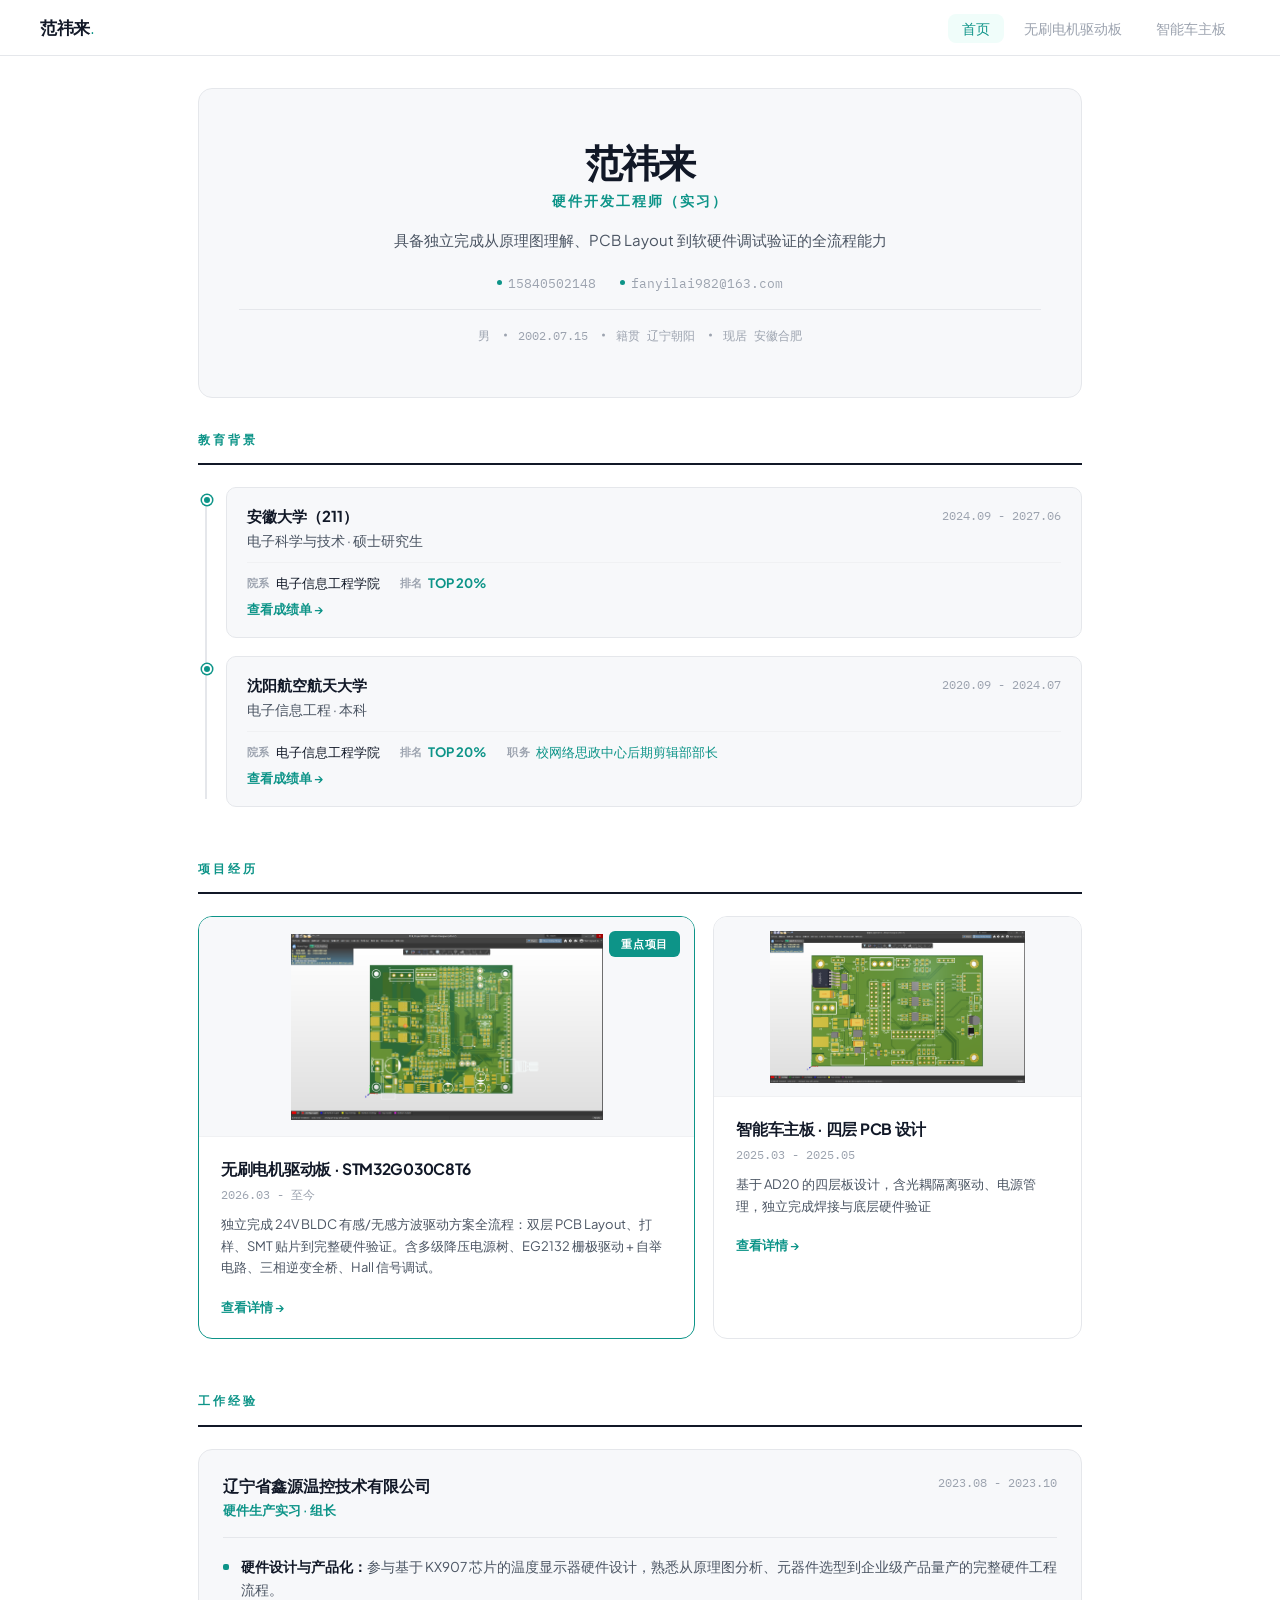
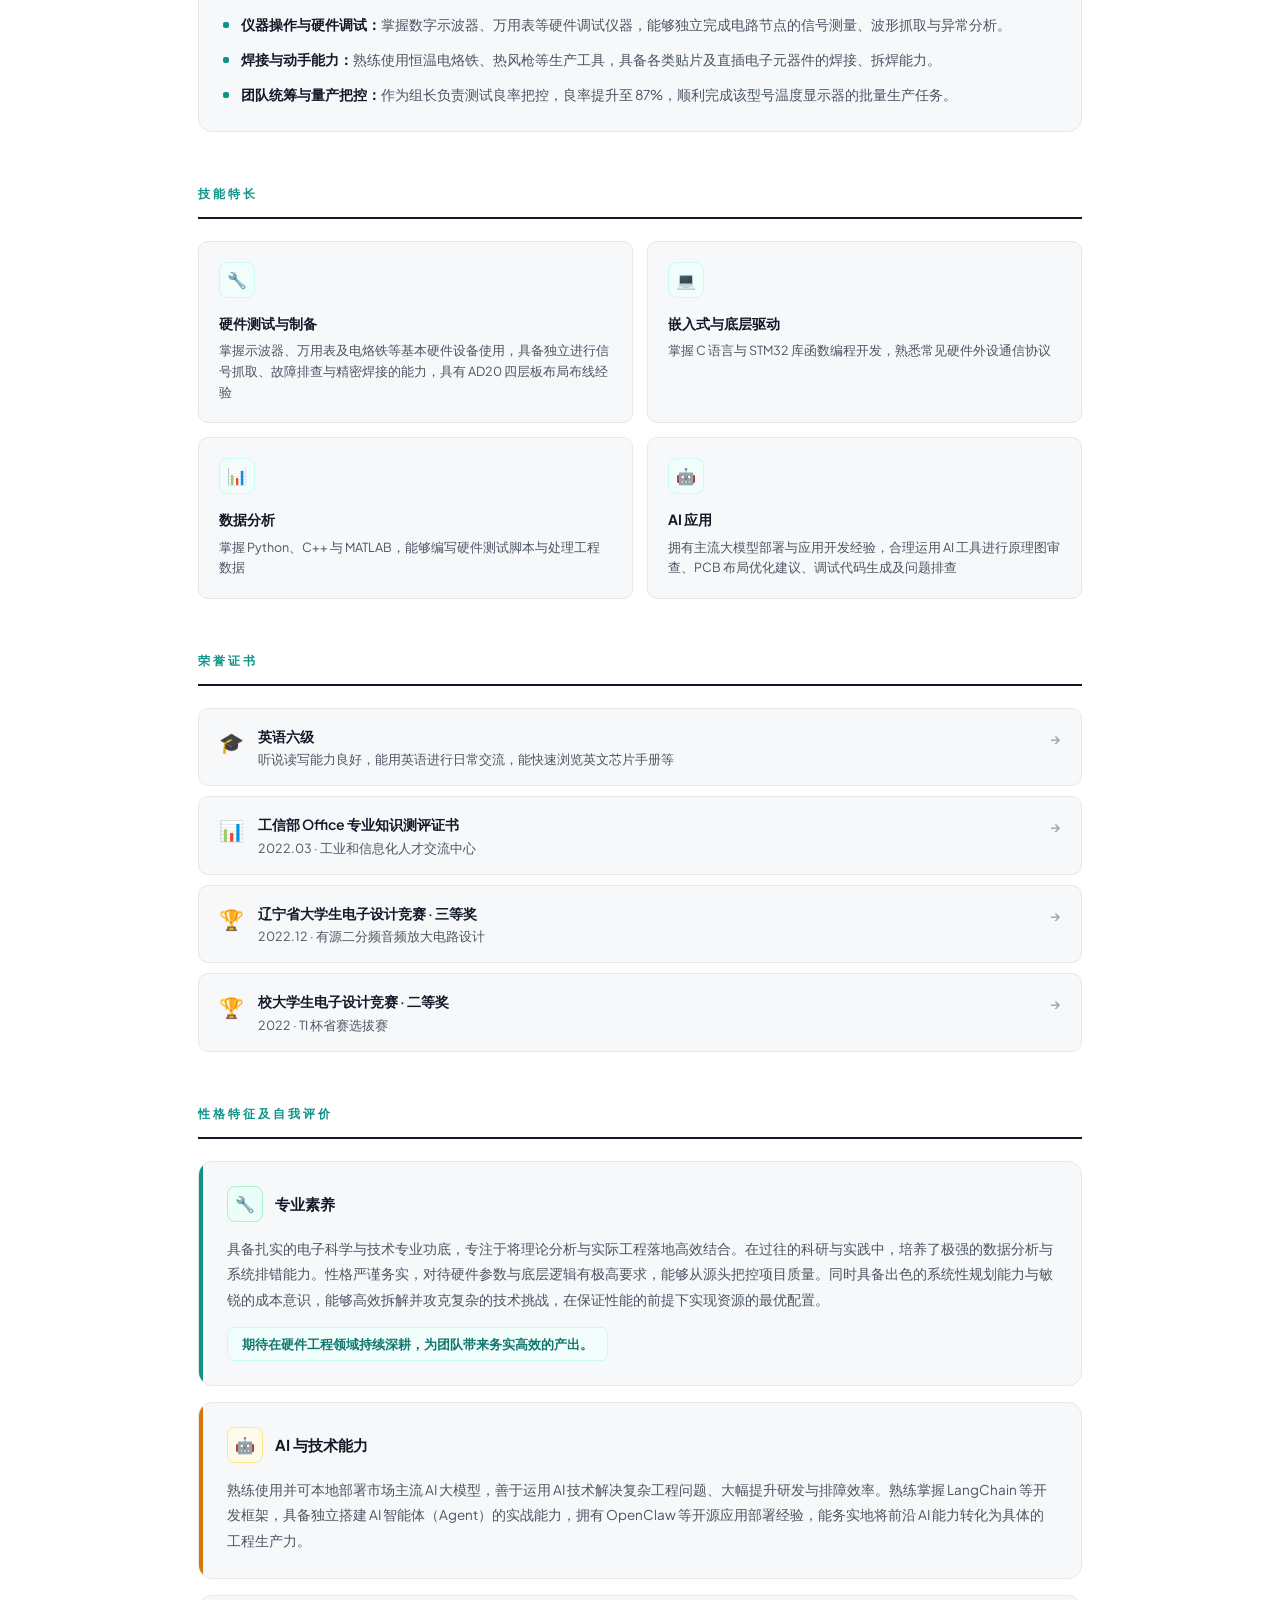
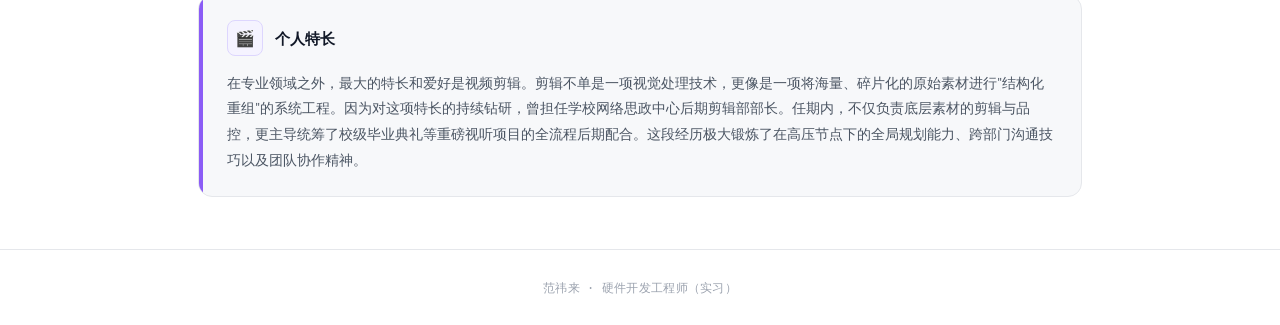
==== commit 2ca0449d: "Add education details, honors with modals, self-assessment, and personal info - Expanded education s" ====
--- a/index.html
+++ b/index.html
@@ -24,7 +24,7 @@
         <h1>范祎来</h1>
         <div class="subtitle">硬件开发工程师（实习）</div>
         <div class="description">
-          具备独立完成从原理图设计、PCB Layout 到硬件调试验证的全流程能力
+          具备独立完成从原理图理解、PCB Layout 到软硬件调试验证的全流程能力
         </div>
         <div class="contact">
           <span>15840502148</span>
@@ -83,7 +83,7 @@
               </div>
               <div class="edu-field">
                 <span class="edu-label">职务</span>
-                <span class="edu-val">校网络思政中心后期剪辑部部长</span>
+                <span class="edu-val edu-link" onclick="openModal('image', {title: '网络思政中心后期剪辑部部长', src: 'assets/certs/剪辑部部长.jpg', desc: '担任沈阳航空航天大学大学生网络思政中心后期剪辑部部长，负责校级视听项目的后期统筹与品控。'})">校网络思政中心后期剪辑部部长</span>
               </div>
             </div>
             <button class="edu-action" onclick="openModal('pdf', {title: '本科成绩单', src: 'assets/edu/本科生成绩单.pdf'})">查看成绩单 →</button>
--- a/css/style.css
+++ b/css/style.css
@@ -1250,6 +1250,20 @@
   font-weight: 700;
 }
 
+.edu-val.edu-link {
+  color: var(--accent);
+  cursor: pointer;
+  transition: all 0.2s;
+  text-decoration: underline;
+  text-decoration-color: transparent;
+  text-underline-offset: 3px;
+}
+
+.edu-val.edu-link:hover {
+  text-decoration-color: var(--accent);
+  color: var(--accent-hover);
+}
+
 /* Education action link */
 .edu-action {
   display: inline-flex;
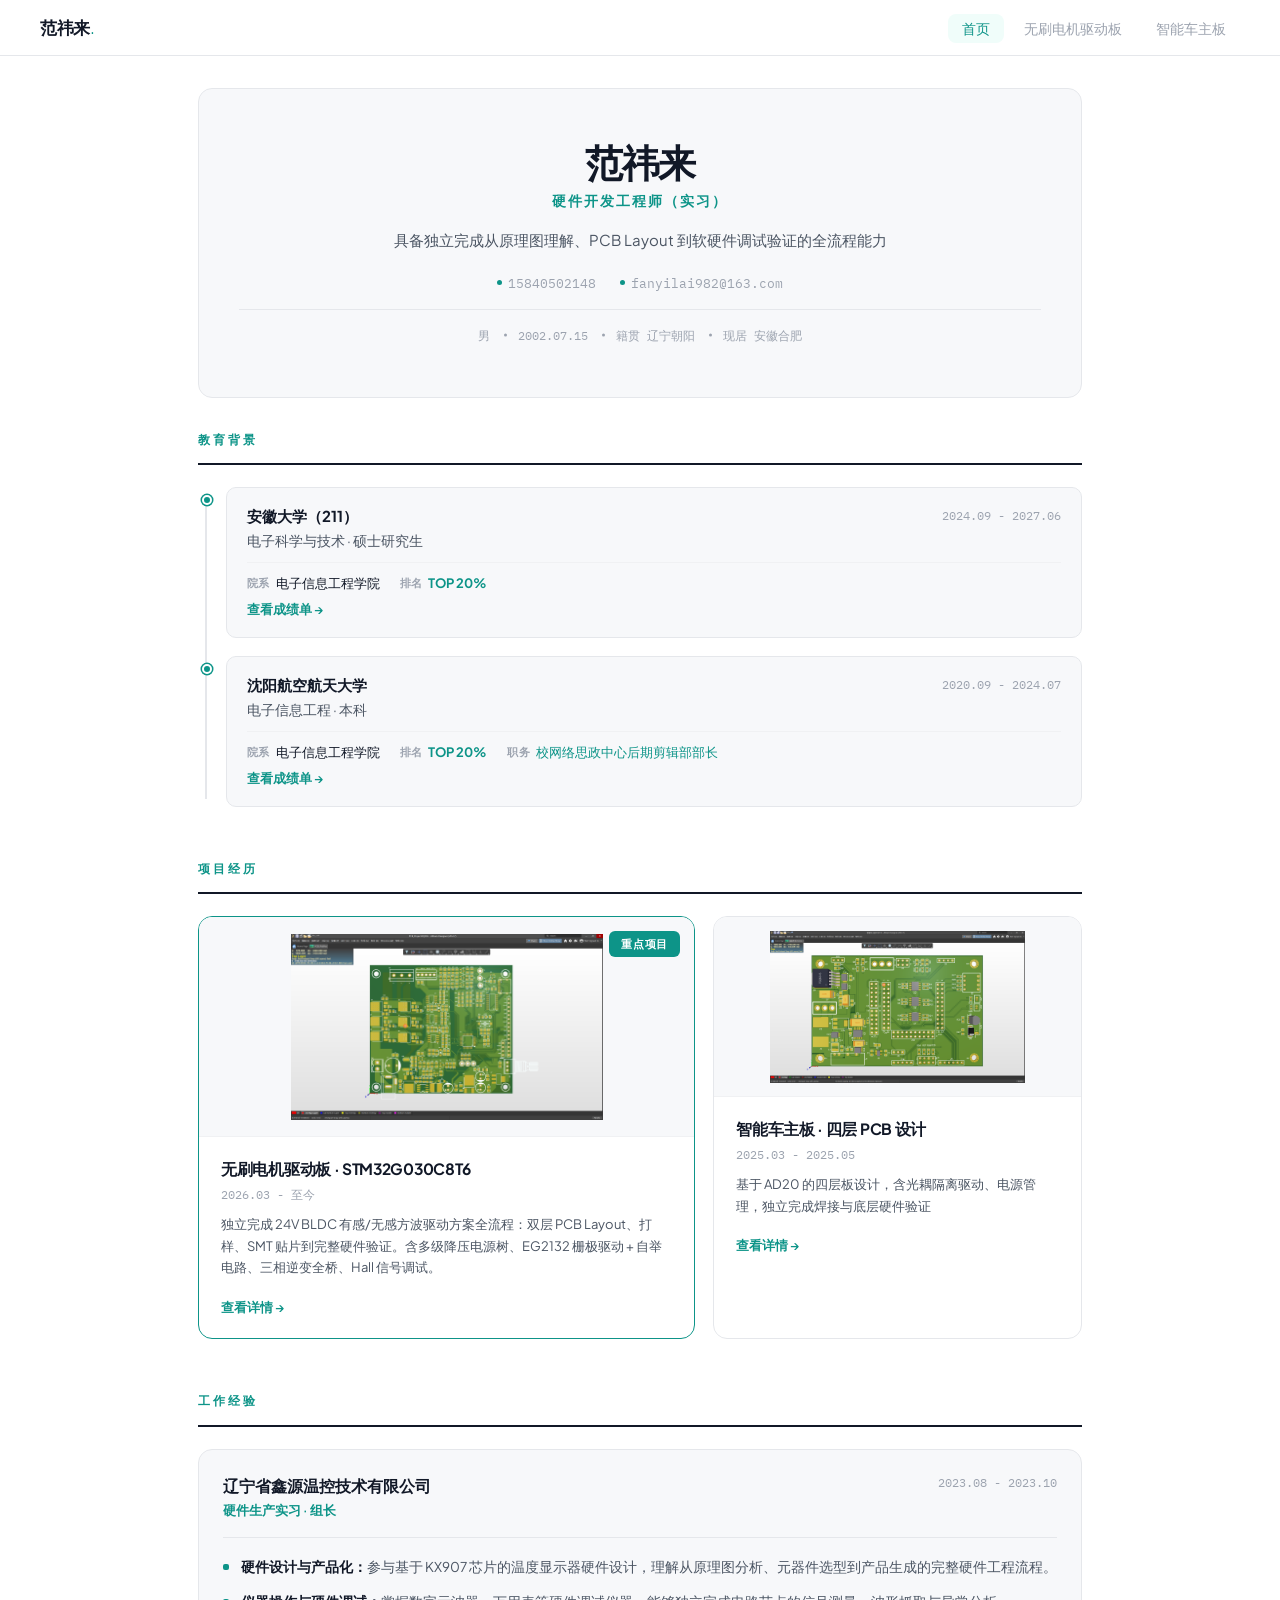
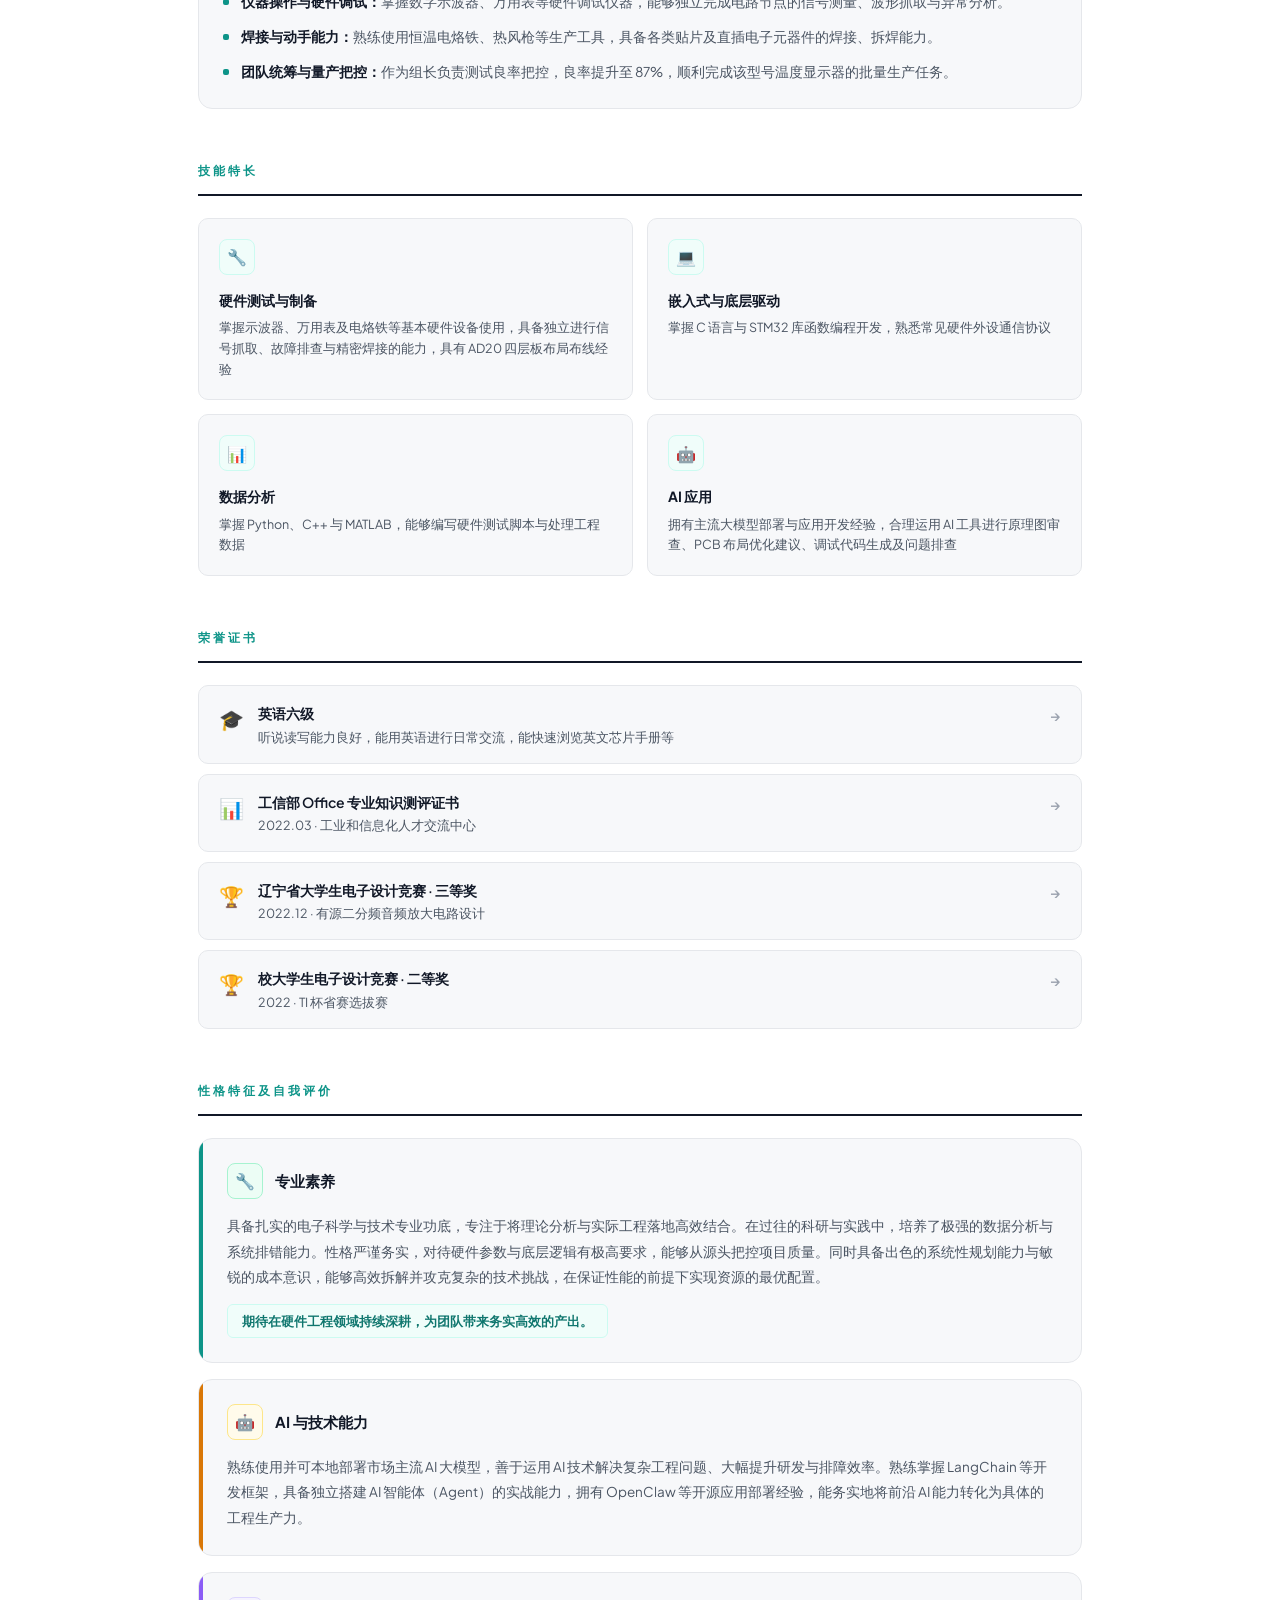
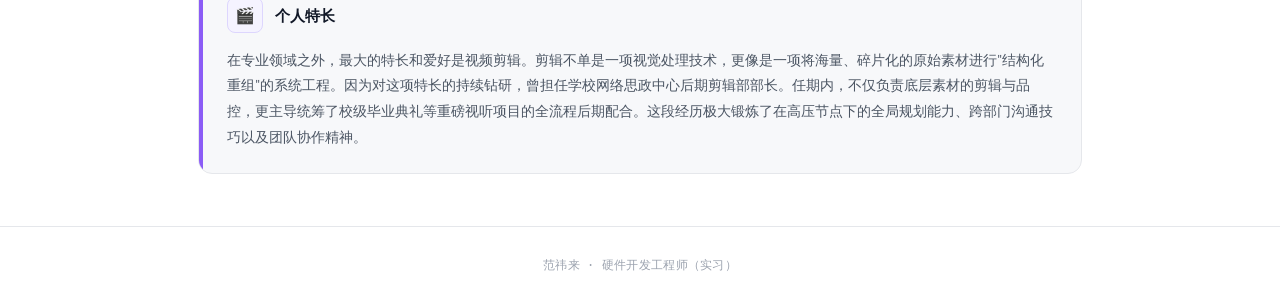
==== commit 07bbc5fd: "Update work experience description wording Co-Authored-By: Claude Opus 4.7 <noreply@anthropic.com>" ====
--- a/index.html
+++ b/index.html
@@ -135,7 +135,7 @@
           <span class="exp-date">2023.08 - 2023.10</span>
         </div>
         <ul class="exp-list">
-          <li><strong>硬件设计与产品化：</strong>参与基于 KX907 芯片的温度显示器硬件设计，熟悉从原理图分析、元器件选型到企业级产品量产的完整硬件工程流程。</li>
+          <li><strong>硬件设计与产品化：</strong>参与基于 KX907 芯片的温度显示器硬件设计，理解从原理图分析、元器件选型到产品生成的完整硬件工程流程。</li>
           <li><strong>仪器操作与硬件调试：</strong>掌握数字示波器、万用表等硬件调试仪器，能够独立完成电路节点的信号测量、波形抓取与异常分析。</li>
           <li><strong>焊接与动手能力：</strong>熟练使用恒温电烙铁、热风枪等生产工具，具备各类贴片及直插电子元器件的焊接、拆焊能力。</li>
           <li><strong>团队统筹与量产把控：</strong>作为组长负责测试良率把控，良率提升至 87%，顺利完成该型号温度显示器的批量生产任务。</li>
--- a/css/style.css
+++ b/css/style.css
@@ -1286,6 +1286,63 @@
   transform: translateX(2px);
 }
 
+/* === Waveform Gallery === */
+.waveform-gallery {
+  display: flex;
+  flex-direction: column;
+  gap: 20px;
+}
+
+.waveform-grid {
+  display: grid;
+  grid-template-columns: repeat(3, 1fr);
+  gap: 14px;
+}
+
+.waveform-item {
+  display: flex;
+  flex-direction: column;
+  gap: 8px;
+}
+
+.waveform-item img {
+  width: 100%;
+  border-radius: var(--radius);
+  border: 1px solid var(--border);
+  cursor: pointer;
+  transition: all 0.2s;
+}
+
+.waveform-item img:hover {
+  box-shadow: var(--shadow-md);
+  transform: scale(1.02);
+}
+
+.waveform-item span {
+  font-size: 12px;
+  font-weight: 600;
+  color: var(--text-secondary);
+  text-align: center;
+}
+
+.waveform-video {
+  border-top: 1px solid var(--border);
+  padding-top: 18px;
+}
+
+.waveform-video h5 {
+  font-size: 13px;
+  font-weight: 700;
+  color: var(--text-primary);
+  margin-bottom: 12px;
+  letter-spacing: 0.3px;
+}
+
+.waveform-video video {
+  width: 100%;
+  border-radius: var(--radius);
+}
+
 /* === Footer === */
 .footer {
   text-align: center;
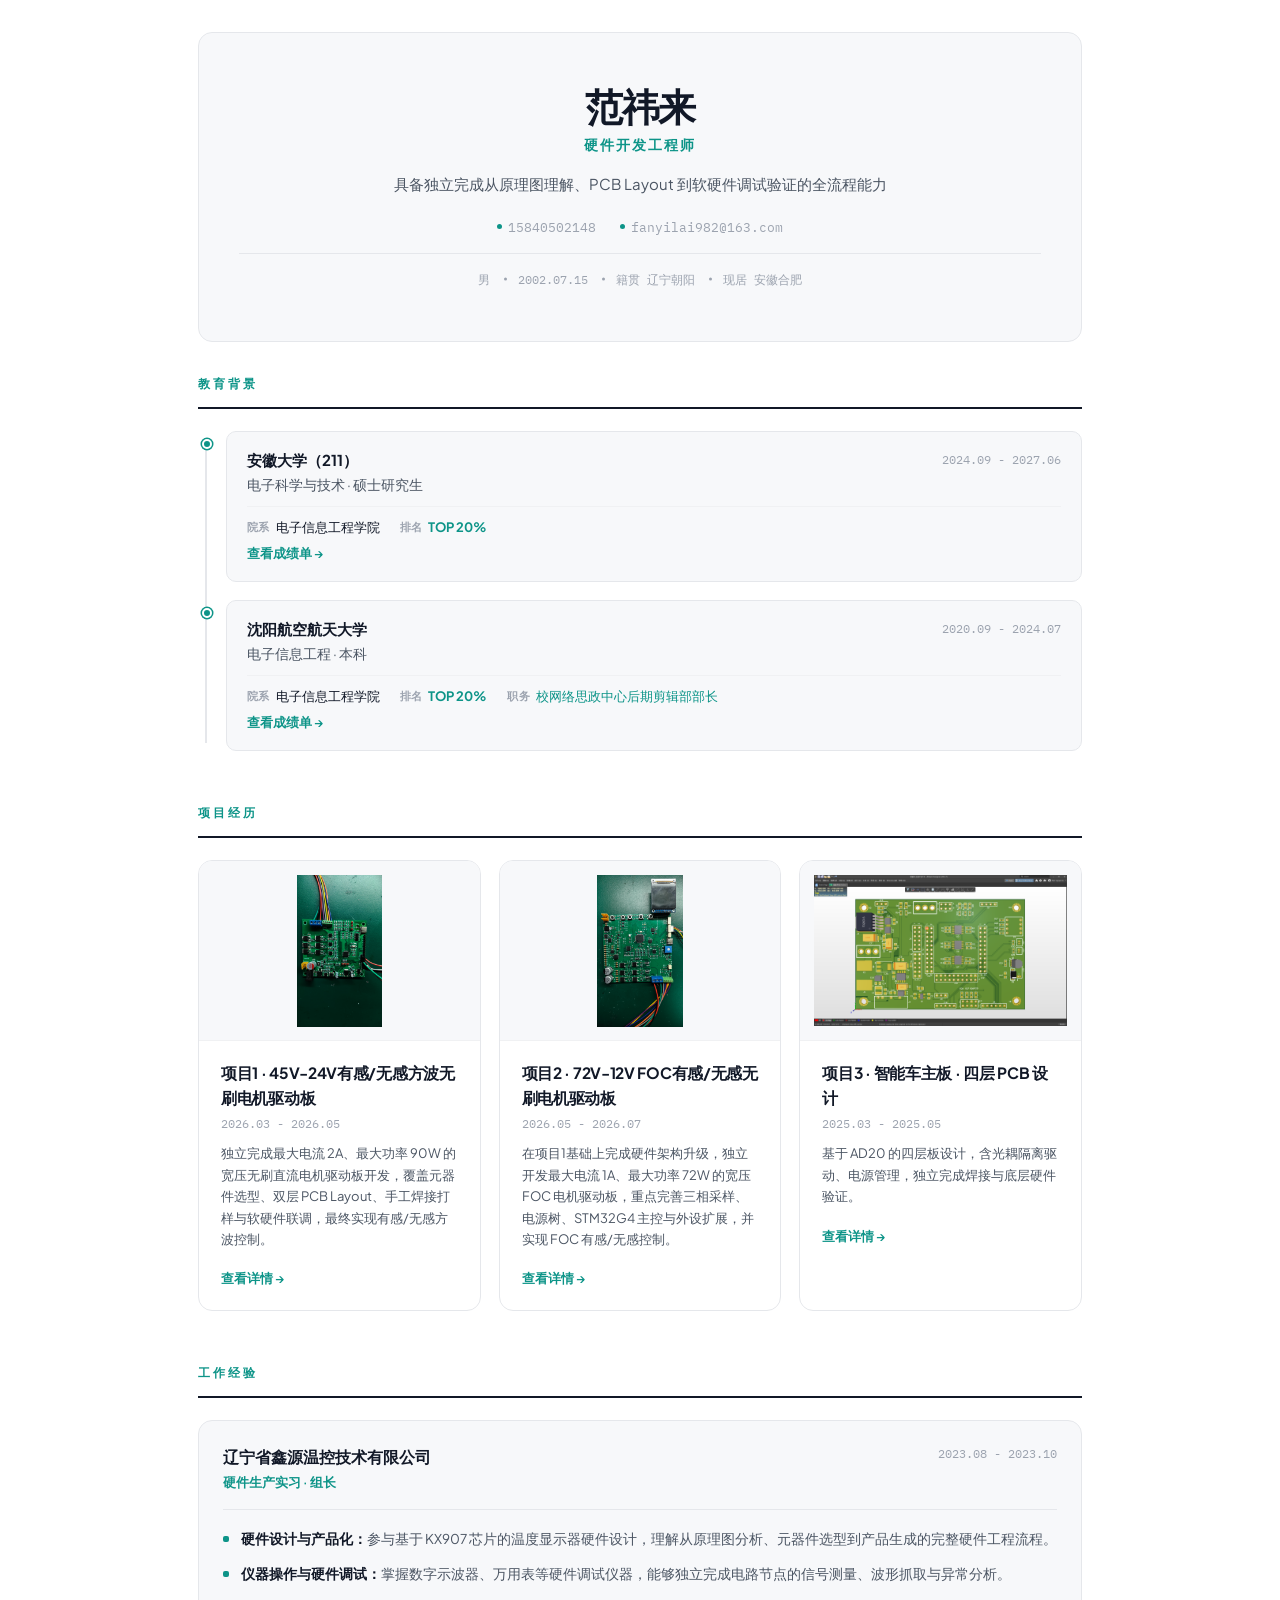
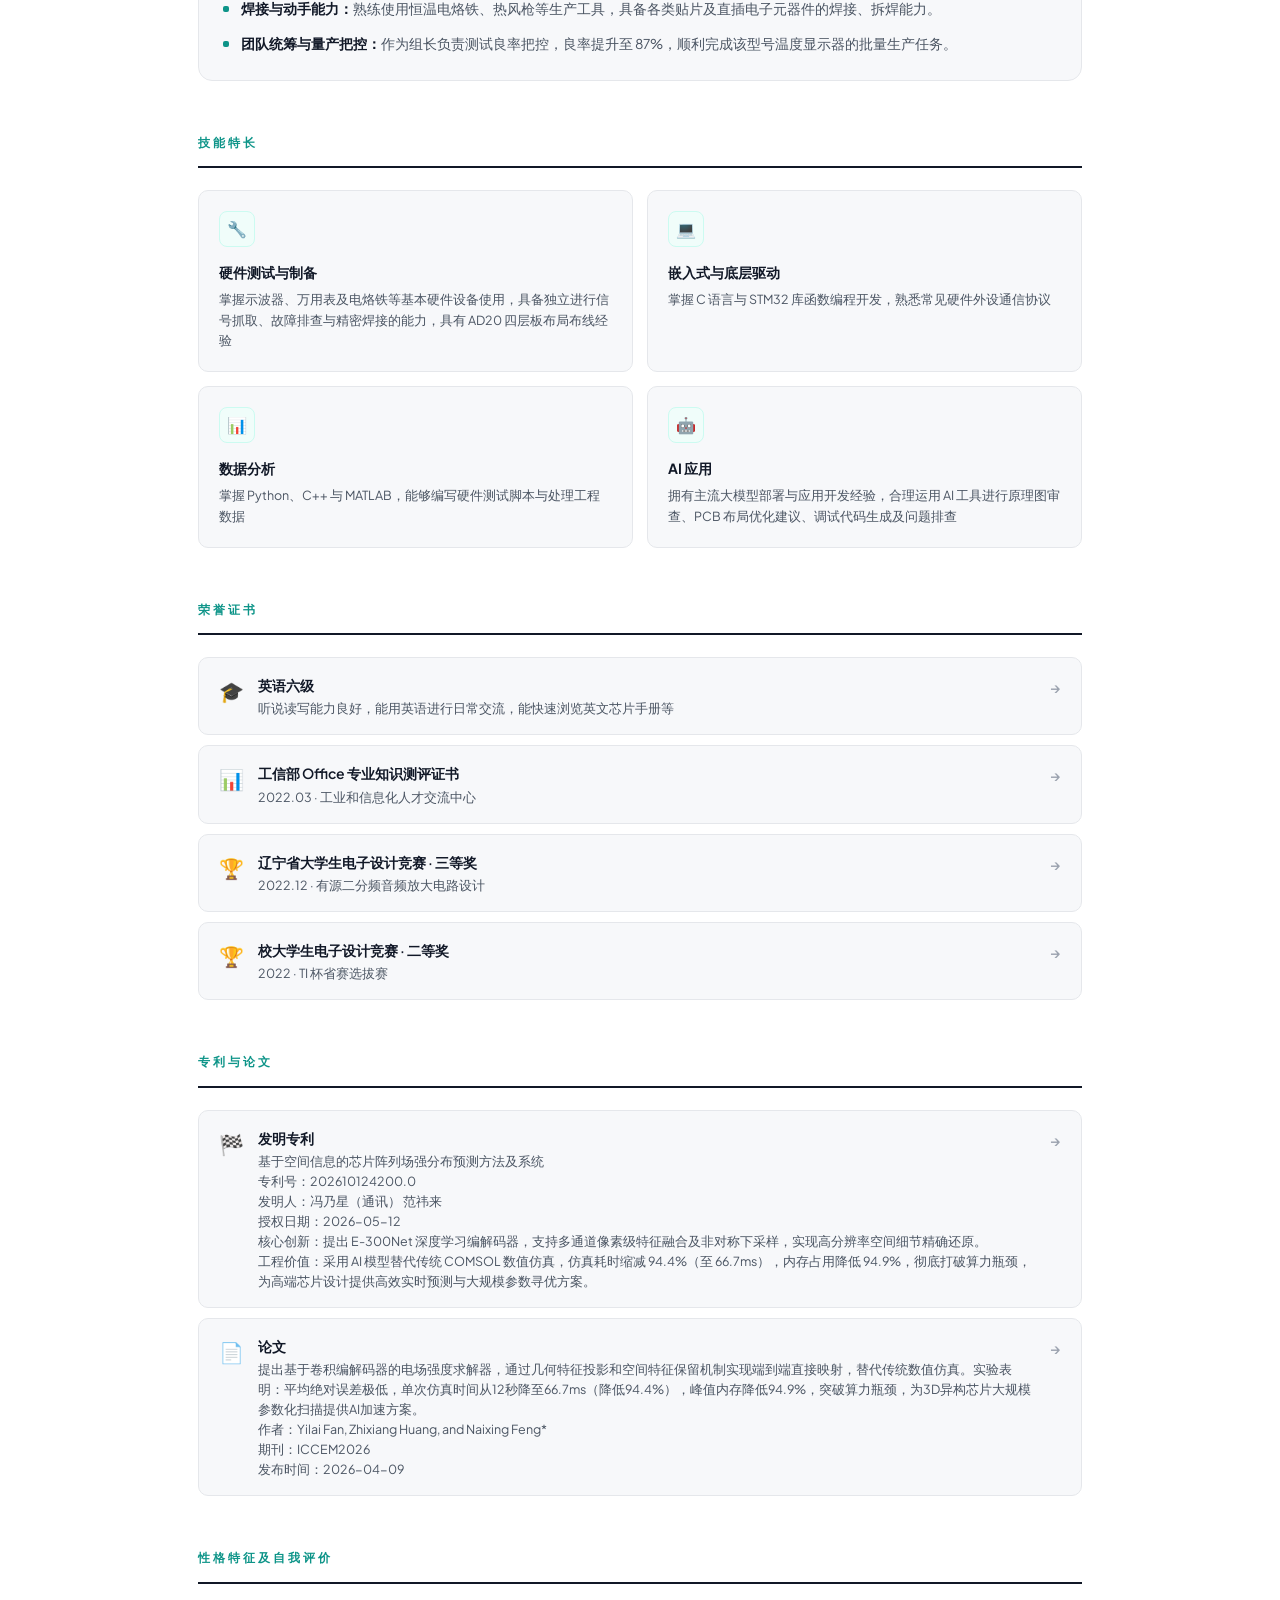
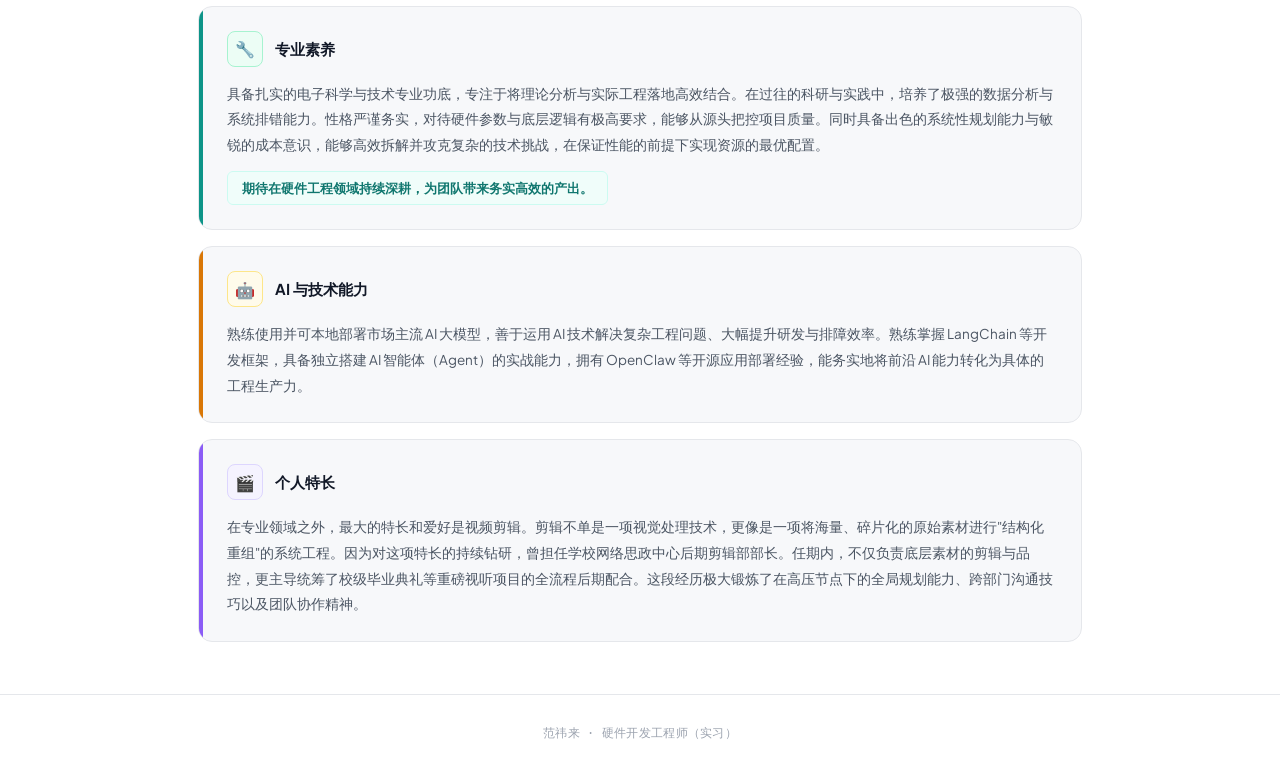
==== commit c3e3715c: "Upload whole project folders" ====
--- a/index.html
+++ b/index.html
@@ -7,22 +7,13 @@
   <link rel="stylesheet" href="css/style.css">
 </head>
 <body>
-  <!-- Navigation -->
-  <nav class="nav">
-    <a href="index.html" class="nav-logo">范祎来<span>.</span></a>
-    <ul class="nav-links">
-      <li><a href="index.html" class="active">首页</a></li>
-      <li><a href="project1.html">无刷电机驱动板</a></li>
-      <li><a href="project2.html">智能车主板</a></li>
-    </ul>
-  </nav>
-
+  
   <div class="container">
     <!-- Hero -->
     <section class="hero anim-1">
       <div class="hero-content">
         <h1>范祎来</h1>
-        <div class="subtitle">硬件开发工程师（实习）</div>
+        <div class="subtitle">硬件开发工程师</div>
         <div class="description">
           具备独立完成从原理图理解、PCB Layout 到软硬件调试验证的全流程能力
         </div>
@@ -96,27 +87,37 @@
     <section class="section anim-3">
       <h2 class="section-title">项目经历</h2>
       <div class="projects">
-        <a href="project1.html" class="project-card featured">
-          <div class="card-badge">重点项目</div>
+        <a href="project1.html" class="project-card">
           <div class="card-image">
-            <img src="assets/project1/front.png" alt="无刷电机驱动板 3D 渲染图">
+            <img src="assets/project1/front.jpg" alt="无刷电机驱动板 3D 渲染图">
           </div>
           <div class="card-body">
-            <h3>无刷电机驱动板 · STM32G030C8T6</h3>
-            <div class="date">2026.03 - 至今</div>
-            <p>独立完成 24V BLDC 有感/无感方波驱动方案全流程：双层 PCB Layout、打样、SMT 贴片到完整硬件验证。含多级降压电源树、EG2132 栅极驱动 + 自举电路、三相逆变全桥、Hall 信号调试。</p>
+            <h3>项目1 · 45V-24V有感/无感方波无刷电机驱动板</h3>
+            <div class="date">2026.03 - 2026.05</div>
+            <p>独立完成最大电流 2A、最大功率 90W 的宽压无刷直流电机驱动板开发，覆盖元器件选型、双层 PCB Layout、手工焊接打样与软硬件联调，最终实现有感/无感方波控制。</p>
             <span class="link">查看详情 →</span>
           </div>
         </a>
 
         <a href="project2.html" class="project-card">
           <div class="card-image">
-            <img src="assets/project2/front.png" alt="智能车主板 3D 渲染图">
+            <img src="assets/project2/front.jpg" alt="STM32G4 FOC 驱动器 3D 渲染图">
           </div>
           <div class="card-body">
-            <h3>智能车主板 · 四层 PCB 设计</h3>
+            <h3>项目2 · 72V-12V FOC有感/无感无刷电机驱动板</h3>
+            <div class="date">2026.05 - 2026.07</div>
+            <p>在项目1基础上完成硬件架构升级，独立开发最大电流 1A、最大功率 72W 的宽压 FOC 电机驱动板，重点完善三相采样、电源树、STM32G4 主控与外设扩展，并实现 FOC 有感/无感控制。</p>
+            <span class="link">查看详情 →</span>
+          </div>
+        </a>
+        <a href="project3.html" class="project-card">
+          <div class="card-image">
+            <img src="assets/project3/front.png" alt="智能车主板 3D 渲染图">
+          </div>
+          <div class="card-body">
+            <h3>项目3 · 智能车主板 · 四层 PCB 设计</h3>
             <div class="date">2025.03 - 2025.05</div>
-            <p>基于 AD20 的四层板设计，含光耦隔离驱动、电源管理，独立完成焊接与底层硬件验证</p>
+            <p>基于 AD20 的四层板设计，含光耦隔离驱动、电源管理，独立完成焊接与底层硬件验证。</p>
             <span class="link">查看详情 →</span>
           </div>
         </a>
@@ -203,6 +204,29 @@
           <div class="honor-body">
             <h4>校大学生电子设计竞赛 · 二等奖</h4>
             <p>2022 · TI 杯省赛选拔赛</p>
+          </div>
+          <div class="honor-arrow">→</div>
+        </div>
+      </div>
+    </section>
+
+    <!-- Patents & Papers -->
+    <section class="section anim-6">
+      <h2 class="section-title">专利与论文</h2>
+      <div class="honors-list">
+        <div class="honor-item honor-clickable" onclick="openModal('pdf', {title: '发明专利：基于空间信息的芯片阵列场强分布预测方法及系统', src: 'assets/patents/专利.pdf'})">
+          <div class="honor-icon">&#x1f3c1;</div>
+          <div class="honor-body">
+            <h4>发明专利</h4>
+            <p>基于空间信息的芯片阵列场强分布预测方法及系统<br>专利号：202610124200.0<br>发明人：冯乃星（通讯） 范祎来<br>授权日期：2026-05-12<br>核心创新：提出 E-300Net 深度学习编解码器，支持多通道像素级特征融合及非对称下采样，实现高分辨率空间细节精确还原。<br>工程价值：采用 AI 模型替代传统 COMSOL 数值仿真，仿真耗时缩减 94.4%（至 66.7ms），内存占用降低 94.9%，彻底打破算力瓶颈，为高端芯片设计提供高效实时预测与大规模参数寻优方案。</p>
+          </div>
+          <div class="honor-arrow">→</div>
+        </div>
+        <div class="honor-item honor-clickable" onclick="openModal('pdf', {title: '论文：Convolutional Encoder-Decoder-Based Electric Field Intensity Solver for TGV Chip Arrays', src: 'assets/patents/Convolutional_Encoder-Decoder-Based_Electric_Field_Intensity_Solver_for_TGV_Chip_Arrays.pdf'})">
+          <div class="honor-icon">&#x1f4c4;</div>
+          <div class="honor-body">
+            <h4>论文</h4>
+            <p>提出基于卷积编解码器的电场强度求解器，通过几何特征投影和空间特征保留机制实现端到端直接映射，替代传统数值仿真。实验表明：平均绝对误差极低，单次仿真时间从12秒降至66.7ms（降低94.4%），峰值内存降低94.9%，突破算力瓶颈，为3D异构芯片大规模参数化扫描提供AI加速方案。<br>作者：Yilai Fan, Zhixiang Huang, and Naixing Feng*<br>期刊：ICCEM2026<br>发布时间：2026-04-09</p>
           </div>
           <div class="honor-arrow">→</div>
         </div>
